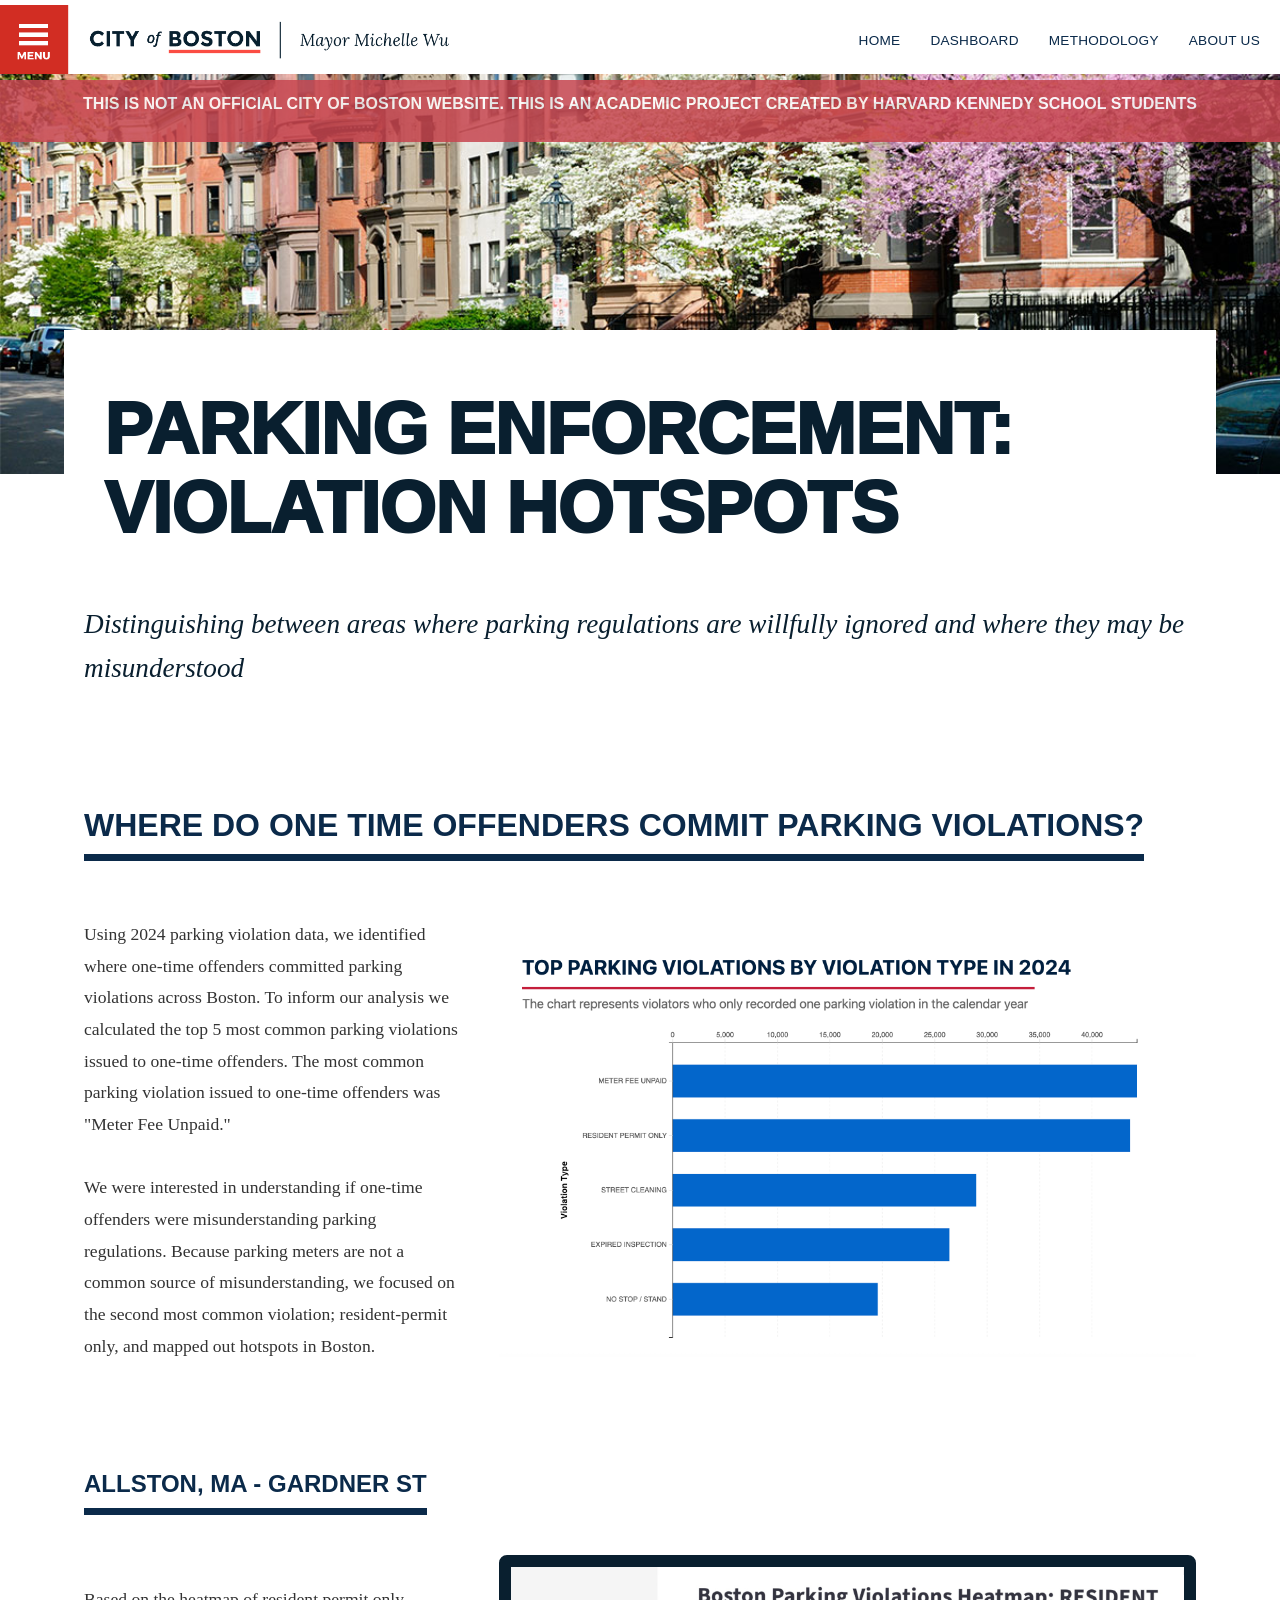
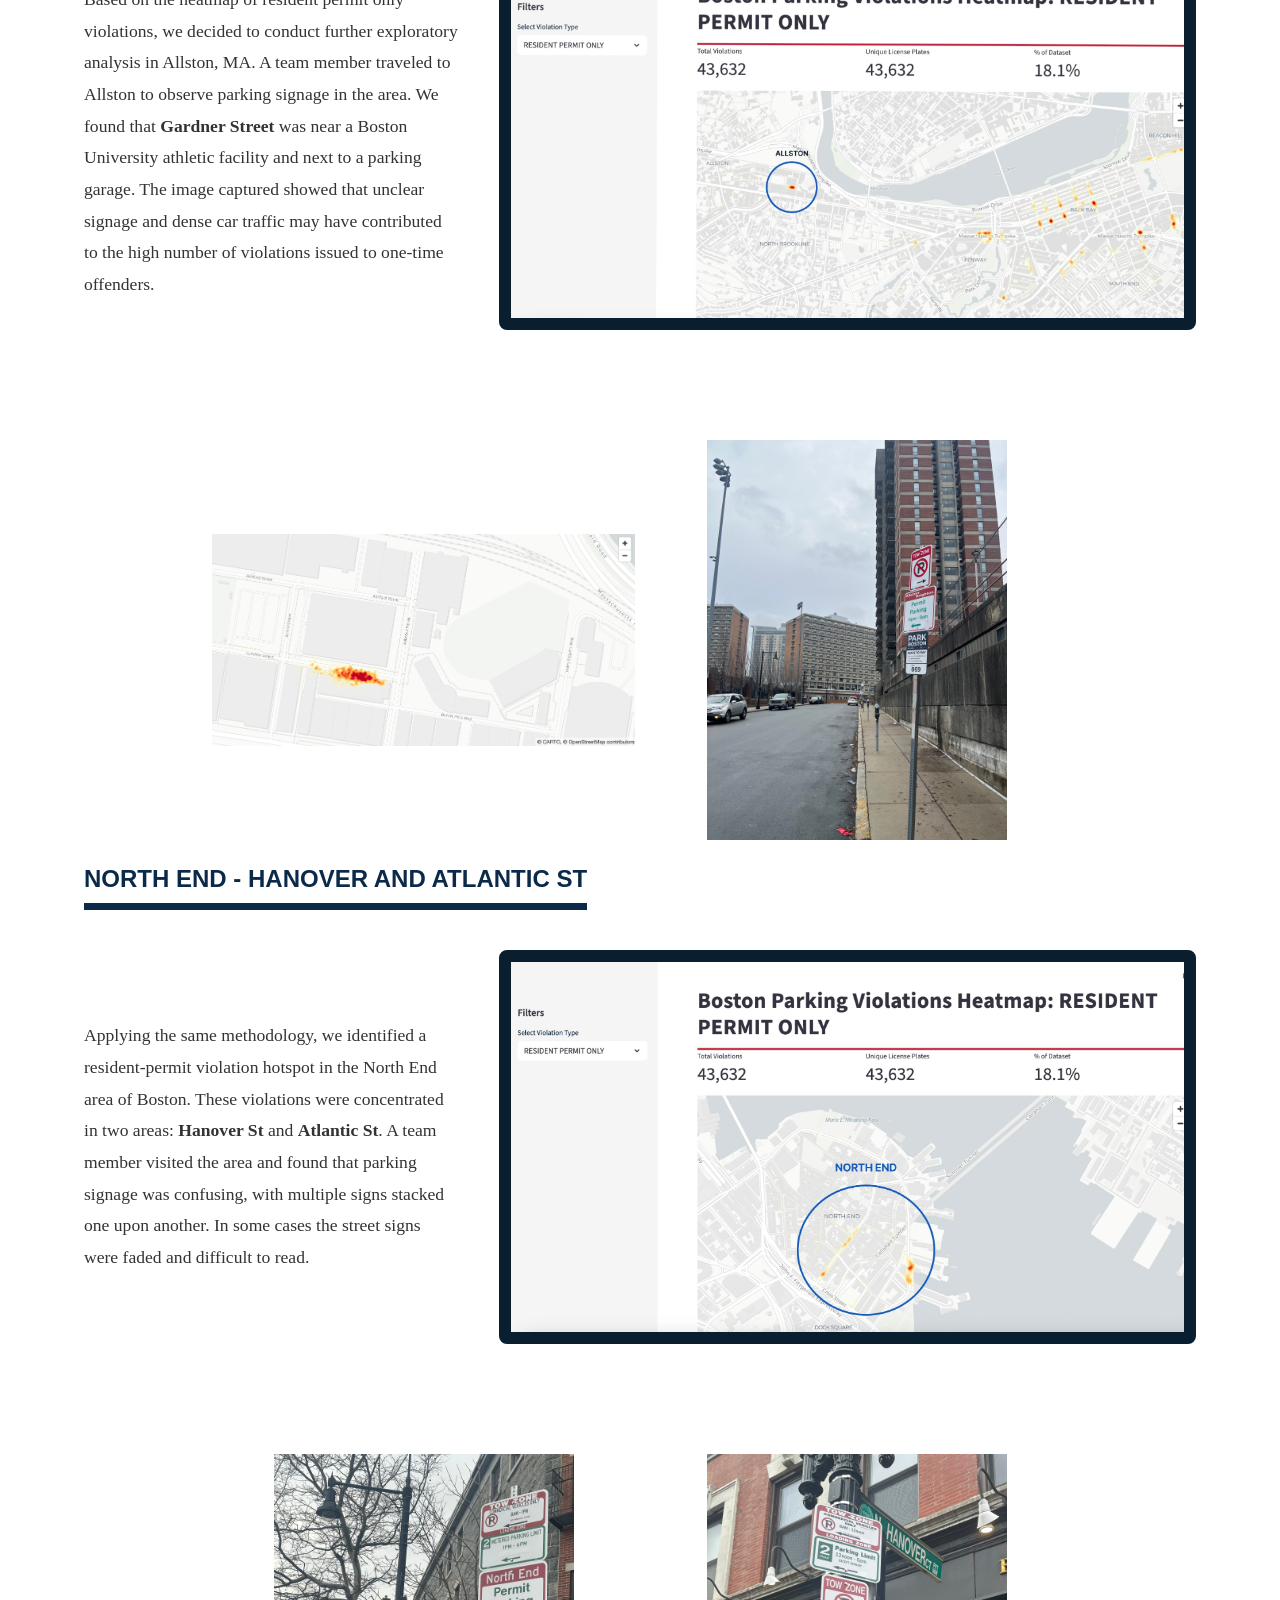
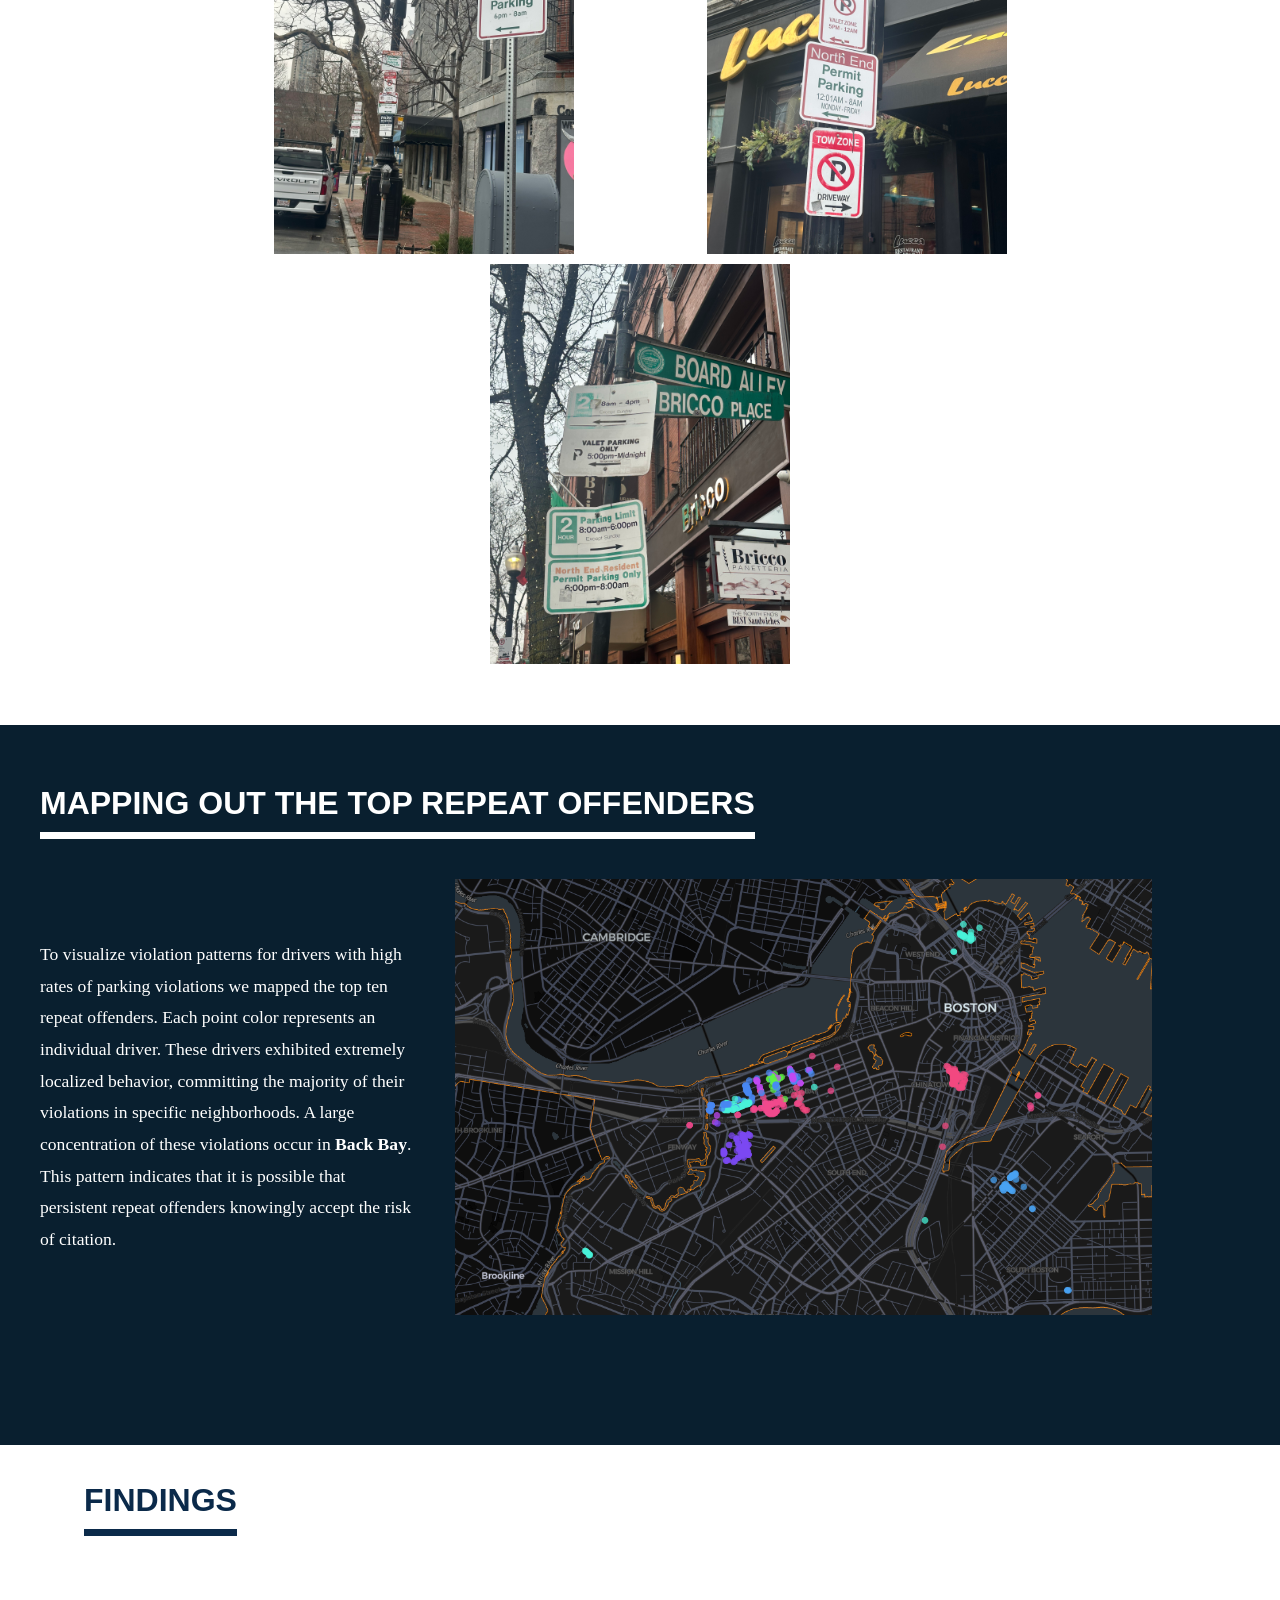
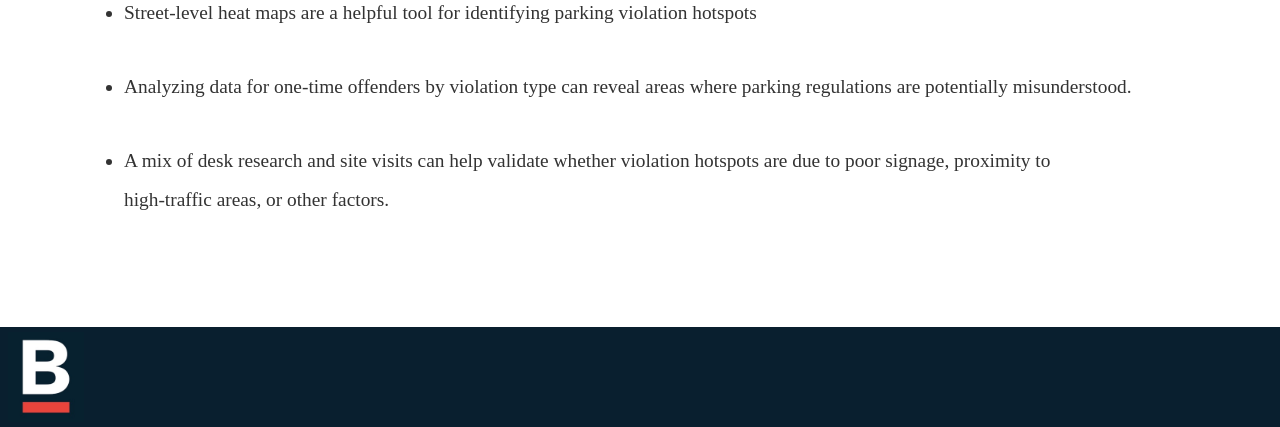
==== index.html @ 12df8011 "made style and format edits" ====
<!DOCTYPE html>
<html>
<head>
        <title>2026 Parking Plan-Boston</title>
        <link rel="stylesheet" type="text/css" href="styles/stylehome.css">
        <style>
          .blue-bordered-img {
            border: 12px solid #091f2f;
            border-radius: 8px;
            box-sizing: border-box;
          }
        </style>
</head>

<body>
    <header class="site-header">
        <div class="header-top">
            <img src="images/michelle_wu_sign.png" alt="bostonlogo" width="80" class="logo">
            <nav class="top-nav">
                <a href="index.html" class="nav-link">Home</a>
                 <a href="https://bostonparkingdashboard.streamlit.app/" class="nav-link" target="_blank">Dashboard</a>
                <a href="2024Hazardous/2024hazardous.html" class="nav-link">Methodology</a>
                <a href='our-team/index.html' class="nav-link">About Us</a>
               
            </nav>
        </div>
    </header> 
    <div class="separator-bar"></div>

<!-- Body Section -->
    <main class="page-body">
        <h1 class="top-placeholder-heading">Parking Enforcement: Violation Hotspots</h1>
        <p class="placeholder-subheader"> Distinguishing between areas where parking regulations are willfully ignored and where they may be misunderstood<br><br><br></p>

        <section class="full-width-image-section">
            <img src="images/parking.jpg" alt="Vision Zero Image">
        </section>

        <section class="side-by-side-content-section header-top-section">
            <h2>WHERE DO ONE TIME OFFENDERS COMMIT PARKING VIOLATIONS?</h2>
        </section>

        <section class="side-by-side-content-section">
            <!-- Text on the left -->
            <div class="text">
                <p>
                    Using 2024 parking violation data, we identified where one-time offenders committed parking violations across Boston. To inform our analysis we calculated the top 5 most common parking violations issued to one-time offenders. The most common parking violation issued to one-time offenders was "Meter Fee Unpaid." <br><br>We were interested in understanding if one-time offenders were misunderstanding parking regulations. Because parking meters are not a common source of misunderstanding, we focused on the second most common violation; resident-permit only, and mapped out hotspots in Boston.
                    
                </p>
            </div>
            <!-- Image on the right -->
            <div class="image-item">
                <img src="images/top_five_onetime.png" alt="bar chart showing top five parking violations for one time offenders">
            </div>

        </section>
               <section class="side-by-side-content-section header-top-section">
            <h2 class="smaller-header">Allston, MA - Gardner St</h2>
        </section>

        <section class="side-by-side-content-section">
            <!-- Text on the left -->
            <div class="text">
                <p>
                      Based on the heatmap of resident permit only violations, we decided to conduct further exploratory analysis in Allston, MA. A team member traveled to Allston to observe parking signage in the area. We found that <b>Gardner Street</b> was near a Boston University athletic facility and next to a parking garage. The image captured showed that unclear signage and dense car traffic may have contributed to the high number of violations issued to one-time offenders.  
                </p>
            </div>
            <!-- Image on the right -->
            <div class="image-item">
                <img src="images/resident_permit_allston.jpeg" alt="map showing resident permit violations for one time offenders" class="blue-bordered-img">
            </div>
        </section>

        <section class="side-by-side-section">
            <div class="image-item allston-image">
                <img src="images/allston_residentpermit_zoom.png" alt="zoomed map of Allston resident permit violations">
            </div>
            <div class="image-item">
                <img src="images/gardner_st.jpeg" alt="Gardner St photo">
            </div>
        </section>

        <section class="side-by-side-content-section header-top-section">
            <h2 class="smaller-header">North End - Hanover and Atlantic St</h2>
        </section>

        <section class="side-by-side-content-section">
            <!-- Text on the left -->
            <div class="text">
                <p>
                    Applying the same methodology, we identified a resident-permit violation hotspot in the North End area of Boston. These violations were concentrated in two areas: <b>Hanover St</b> and <b>Atlantic St</b>. A team member visited the area and found that parking signage was confusing, with multiple signs stacked one upon another. In some cases the street signs were faded and difficult to read.
                </p>
            </div>
            <!-- Image on the right -->
            <div class="image-item">
                <img src="images/north_end_resident_hotspot.jpeg" alt="North End resident permit hotspot map" class="blue-bordered-img">
            </div>
        </section>

        <section class="side-by-side-section">
            <div class="image-item">
                <img src="images/multisignatlantic.jpeg" alt="Hanover St photo">
            </div>
            <div class="image-item">
                <img src="images/hanover_st_2.jpeg" alt="Atlantic St photo">
            </div>
            <div class="image-item">
                <img src="images/fededhanover.jpeg" alt="Gardner St photo">
            </div>
        </section>
<br>
<br>
        <div class="blue-background-section">
            <section class="side-by-side-content-section header-top-section">
                <h2>mapping out the top repeat offenders</h2>
            </section>

            <section class="side-by-side-content-section">
                <!-- Text on the left -->
                <div class="text">
                    <p>
                        To visualize violation patterns for drivers with high rates of parking violations we mapped the top ten repeat offenders. Each point color represents an individual driver. These drivers exhibited extremely localized behavior, committing the majority of their violations in specific neighborhoods. A large concentration of these violations occur in <b>Back Bay</b>. This pattern indicates that it is possible that persistent repeat offenders knowingly accept the risk of citation.
                    </p>
                </div>
                <!-- Image on the right -->
                <div class="image-item">
                    <img src="images/top_ten_overall_offenders.png" alt="map showing top ten repeat offenders">
                </div>
            </section>
        </div>

        <section class="side-by-side-content-section header-top-section">
            <h2><br>FINDINGS</h2>
        </section>

        <section class="side-by-side-content-section">
            <div class="text">
                <ul>
                    <li>Street-level heat maps are a helpful tool for identifying parking violation hotspots</li> <br>
                    <li>Analyzing data for one-time offenders by violation type can reveal areas where parking regulations are potentially misunderstood.</li> <br>
                    <li>A mix of desk research and site visits can help validate whether violation hotspots are due to poor signage, proximity to <br>high-traffic areas, or other factors.</li>
                </ul>
            </div>
        </section>
    </main>
    
    <!-- Back to Top Button -->
    <button id="backToTopBtn" class="back-to-top-btn" title="Go to top">
        <div class="button-content">
            <svg class="button-arrow" width="24" height="24" viewBox="0 0 24 24" fill="none" stroke="white" stroke-width="2">
                <polyline points="18 15 12 9 6 15"></polyline>
            </svg>
            <span class="button-text">BACK TO TOP</span>
        </div>
    </button>

    <div class="disclaimer-container">
        <h3> This is not an official City of Boston website. This is an academic project created by Harvard Kennedy School students</h3>
    </div>
    <div class="separator-bar">
        <img src="images/bostonlogo.jpg" alt="bostonlogo" class="separator-logo">
    </div>

    <script>
        // Get the back to top button
        const backToTopBtn = document.getElementById('backToTopBtn');
        
        // Function to handle scroll events
        function handleScroll() {
            // Get the Allston header element
            const allstonHeader = document.querySelector('h2.smaller-header');
            
            if (allstonHeader) {
                // Get the position of the Allston header
                const headerRect = allstonHeader.getBoundingClientRect();
                
                // Show button if the header is above the viewport (no longer visible)
                if (headerRect.top < 0) {
                    backToTopBtn.classList.add('show');
                } else {
                    backToTopBtn.classList.remove('show');
                }
            }
        }
        
        // Add scroll event listener
        window.addEventListener('scroll', handleScroll);
        
        // Add click event listener to button
        backToTopBtn.addEventListener('click', function() {
            window.scrollTo({
                top: 0,
                behavior: 'smooth'
            });
        });
    </script>

    </body>
</html>
---- styles/stylehome.css ----
.separator-bar {
    width: 100%;
    height: 100px;
    background-color: #091f2f;
    display: flex;
    align-items: center;
    position: relative;
}

.top-placeholder-heading {
    font-family: "Montserrat Bold", Montserrat, sans-serif;
    font-size: 4.5em;
    font-weight: 950;
    color: #091f2f;
    text-transform: uppercase;
    margin: 250px auto 0 auto;
    padding: 60px 40px;
    line-height: 1.1;
    letter-spacing: -0.5px;
    background-color: #ffffff;
    max-width: 90%;
    box-sizing: border-box;
    position: relative;
    z-index: 10;
}

.placeholder-subheader {
    font-family: "Lora", serif;
    font-size: 1.7em;
    color: #091f2f;
    font-style: italic;
    font-weight: 400;
    margin: -5px auto 30px auto;
    padding: 0 20px;
    max-width: 90%;
    box-sizing: border-box;
    line-height: 1.6;
}

.separator-logo {
    height: 90%;
    margin-left: 8px;
    object-fit: contain;
}

html, body {
    height: 100%;
    margin: 0;
    padding: 0;
}

body {
    min-height: 100vh;
    display: flex;
    flex-direction: column;
}

body {
  margin: 0;
  padding: 0;
}

p {
    font-family: Georgia, "Times New Roman", serif;
    font-size: 1.1em;
    color: #333;
    line-height: 1.8;
    font-weight: 400;
}

.content {
    max-width: 800px;
    margin: 0 auto;
    padding: 20px;
    box-sizing: border-box;
}

ul, li {
    font-family: Georgia, "Times New Roman", serif;
    font-size: 1.1em;
    color: #333;
    line-height: 2;
    font-weight: 400;
    white-space: nowrap;
}

h2 {
    font-family: Arial, Helvetica, sans-serif;
    font-size: 2em;
    color: #0b2a4a;
    font-weight: 900;
    text-transform: uppercase;
    border-bottom: 7px solid #0b2a4a;
    display: inline-block;
    padding-bottom: 10px;
    margin-bottom: 20px;
}

h3 {
    font-family: Arial, Helvetica, sans-serif;
    font-size: 1.5em;
    color: #0b2a4a;
    font-weight: 900;
    text-transform: uppercase;
    border-bottom: 7px solid #0b2a4a;
    display: inline-block;
    padding-bottom: 10px;
    margin-bottom: 20px;
    margin-top: 30px;
}

h4 {
    font-family: Arial, Helvetica, sans-serif;
    font-size: 1.2em;
    color: #0b2a4a;
    font-weight: 900;
    text-transform: uppercase;
    border-bottom: 7px solid #0b2a4a;
    display: inline-block;
    padding-bottom: 10px;
    margin-bottom: 20px;
    margin-top: 30px;
}

h2.smaller-header {
    font-size: 1.5em;
}

.site-header {
    text-align: left;
    padding: 0;
}

.header-top {
    display: flex;
    align-items: center;
    justify-content: flex-start;
    padding: 0;
    margin: 0;
    background-color: #ffffff;
    height: 80px;
}

/* Logo */
.logo {
    max-width: 460px;
    width: 460px;
    height: auto;
    display: block;
    flex-shrink: 0;
    object-fit: contain;
}

/* Top Navigation Bar */
.top-nav {
  background-color: #ffffff;
  display: flex;
  justify-content: flex-end;
  align-items: center;
  gap: 30px;
  padding: 0 20px;
  box-sizing: border-box;
  height: auto;
  flex: 1;
  flex-wrap: wrap;
}

.nav-link {
  color: #0b2a4a;
  text-decoration: none;
  font-weight: 300;
  text-transform: uppercase;
  font-family: Arial, Helvetica, sans-serif;
  font-size: 0.85em;
  white-space: nowrap;
  letter-spacing: 0.25px;
}

.nav-link:hover {
  color: red;
}

/* Header text left-aligned */
.header-text {
    margin: 0;
    padding: 20px 30px;
    font-size: 2em;
    color: #0b2a4a;
    font-family: Montserrat, sans-serif;
    font-weight: 900;
    text-transform: uppercase;
    display: inline-block;
    letter-spacing: 1px;
    position: relative;
}

.header-text::after {
    content: '';
    position: absolute;
    bottom: -9px;
    left: 30px;
    width: calc(100vw - 30px);
    height: 9px;
    background-color: #0b2a4a;
}

.separator-bar {
    width: 100%;
    height: 100px;
    background-color: #091f2f;
    display: flex;
    align-items: center;
    position: relative;
    margin-top: auto;
}

.full-width-image-section {
    width: 100%;
    display: flex;
    justify-content: center;
    padding: 0;
    margin: 0;
    position: absolute;
    left: 0;
    right: 0;
    top: 74px;
    z-index: 1;
}

.full-width-image-section img {
    width: 100%;
    height: 400px;
    object-fit: cover;
    display: block;
}

/* Body content section */
.content-section {
    display: flex;
    align-items: center;
    justify-content: space-between;
    flex-wrap:wrap;
    padding: 20px;
    max-width: 1200px;
    margin: 20px auto;
    gap: 10px;
    box-sizing: border-box;
}

.image-section {
    display: flex;
    justify-content: center;
    padding: 20px;
    max-width: 90%;
    margin: 20px auto;
    box-sizing: border-box;
    position: relative;
    z-index: 10;
    background-color: rgba(255, 255, 255, 0.95);
}

.one_time_offenders_section {
    display: flex;
    justify-content: center;
    padding: 20px;
    max-width: 90%;
    margin: 20px auto;
    box-sizing: border-box;
    position: relative;
    z-index: 10;
    background-color: rgba(255, 255, 255, 1);
}

.one_time_offenders_section h2 {
    width: 100%;
    margin: 0;
    text-align: left;
}

.side-by-side-content-section {
    display: flex;
    justify-content: space-between;
    gap: 40px;
    padding: 20px;
    max-width: 90%;
    margin: 20px auto;
    margin-bottom: 70px;
    box-sizing: border-box;
    position: relative;
    z-index: 1;
    background-color: rgba(255, 255, 255, 0.95);
    align-items: center;
}

.content-wrapper {
    flex: 1;
    min-width: 300px;
    display: flex;
    flex-direction: column;
    justify-content: flex-start;
}

.content-wrapper h2 {
    width: 100%;
    margin: 0 0 20px 0;
    text-align: left;
}

.header-top-section {
    padding: 20px;
    align-items: flex-start;
    margin-bottom: 0 !important;
    margin-top: -20px !important;
    background-color: rgba(255, 255, 255, 0.95);
}

.header-top-section h2 {
    margin: 0;
    text-align: left;
}

.header-top-section + .side-by-side-content-section {
    margin-top: 0 !important;
}

.side-by-side-content-section .text {
    flex: 0.7;
    min-width: 250px;
    max-width: 450px;
    margin: 0;
    text-align: left;
}

.side-by-side-content-section .image-item {
    flex: 1.3;
    min-width: 300px;
    display: flex;
    justify-content: center;
    align-items: center;
}

.text-section {
    display: flex;
    justify-content: center;
    padding: 20px;
    max-width: 90%;
    margin: 20px auto;
    box-sizing: border-box;
    position: relative;
    z-index: 10;
    background-color: rgba(255, 255, 255, 0.95);
}
    box-sizing: border-box;
}

.text-section .text {
    flex: 1;
    max-width: 600px;
    margin: 0;
    text-align: left;
}

.side-by-side-section {
    display: flex;
    justify-content: center;
    gap: 10px;
    padding: 20px;
    max-width: 70%;
    margin: 5px auto;
    box-sizing: border-box;
    flex-wrap: wrap;
    position: relative;
    z-index: 10;
    background-color: rgba(255, 255, 255, 0.95);
}

.side-by-side-section .image-item img {
    max-width: 100%;
    height: auto;
    object-fit: contain;
    max-height: 400px;
}

.image-item {
    flex: 1;
    min-width: 300px;
    display: flex;
    justify-content: center;
}

.image-item img {
    max-width: 100%;
    height: auto;
    object-fit: contain;
}

.allston-image img {
    max-width: 100%;
    height: auto;
    object-fit: contain;
    max-height: 700px;
    max-width: 900px;
    /* Adjust the values below to resize the allston_residentpermit_zoom.png */
    /* You can modify: max-height, max-width, or object-fit property */
}

.image-table {
    display: flex;
    justify-content: center;
    width: 100%;
}

.image-table img {
    max-width: 70%;
    height: auto;
    object-fit: contain;
}

.content-section .text {
    flex: 1;
    max-width: 500px;
    margin: 0;
    text-align:left; 


}
.content-section .image-container{
 margin-left: 100px;
 flex-shrink: 0;

}

/*make image in square container*/ 
.content-section .image-container img {  
  width: 500px;
  max-width: 500px;
  object-fit: cover;
  border: 3px solid #0b2a4a;
  border-radius: 8px;
            
}

.disclaimer-container {
    width: 100%;
    background-color: #c74650;
    padding: 15px 0;
    text-align: center;
    position: absolute;
    top: 80px;
    left: 0;
    right: 0;
    z-index: 1000;
    margin: 0;
    opacity: 0.85;
}

.methodology-page-disclaimer {
    position: static;
    top: auto;
    left: auto;
    right: auto;
    z-index: auto;
}

.blue-background-section {
    width: 100%;
    background-color: #091f2f;
    padding: 60px 0 40px 0;
    display: flex;
    flex-direction: column;
    align-items: flex-start;
    position: relative;
    z-index: 10;
    margin-top: 0;
}

.blue-background-section .side-by-side-content-section {
    background-color: transparent;
    margin-left: 20px !important;
    margin-right: auto !important;
}

.blue-background-section .side-by-side-content-section h2,
.blue-background-section .header-top-section h2 {
    color: white;
    border-bottom-color: white;
}

.blue-background-section .text,
.blue-background-section p {
    color: white;
}

.disclaimer-container h3 {
    text-align: center;           
    font-size: 1.0em;             
    font-family: Helvetica, sans-serif;  
    color: #ffffff;
    font-style: normal;
    font-weight: bold;
    margin: 0;
    border-bottom: none;
    white-space: nowrap;
    overflow: hidden;
    text-overflow: ellipsis;
}

/* Back to Top Button */
.back-to-top-btn {
    position: fixed;
    bottom: 40px;
    right: 18px;
    padding: 12px 10px;
    background-color: #808080;
    color: white;
    border: none;
    border-radius: 5px;
    cursor: pointer;
    display: flex;
    align-items: center;
    justify-content: center;
    opacity: 0;
    visibility: hidden;
    transition: opacity 0.3s ease, visibility 0.3s ease;
    box-shadow: 0 4px 12px rgba(0, 0, 0, 0.15);
    z-index: 999;
}

.button-content {
    display: flex;
    flex-direction: column;
    align-items: center;
    gap: 4px;
}

.button-arrow {
    width: 20px;
    height: 20px;
    flex-shrink: 0;
}

.button-text {
    font-weight: bold;
    font-size: 11px;
    font-family: Arial, sans-serif;
    white-space: nowrap;
    line-height: 1;
}

.back-to-top-btn:hover {
    background-color: #696969;
    box-shadow: 0 6px 16px rgba(0, 0, 0, 0.2);
}

.back-to-top-btn.show {
    opacity: 1;
    visibility: visible;
}
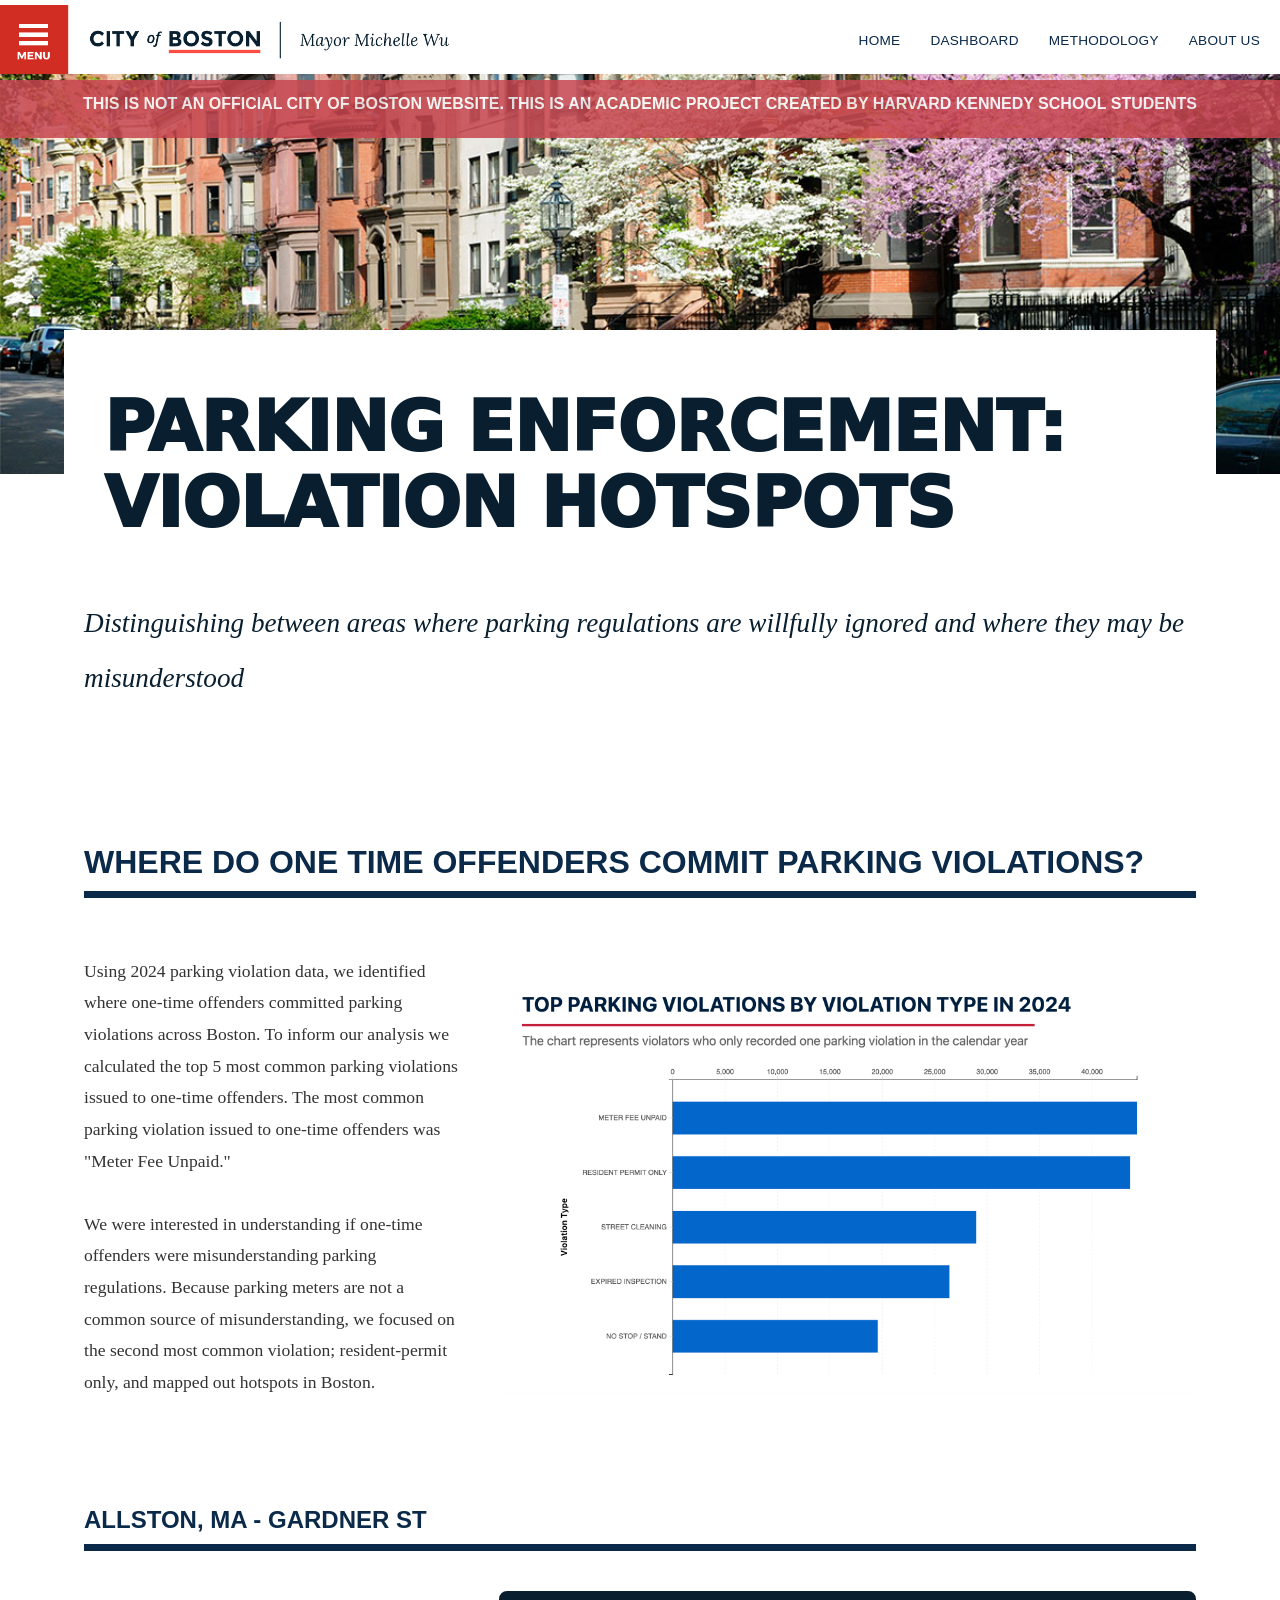
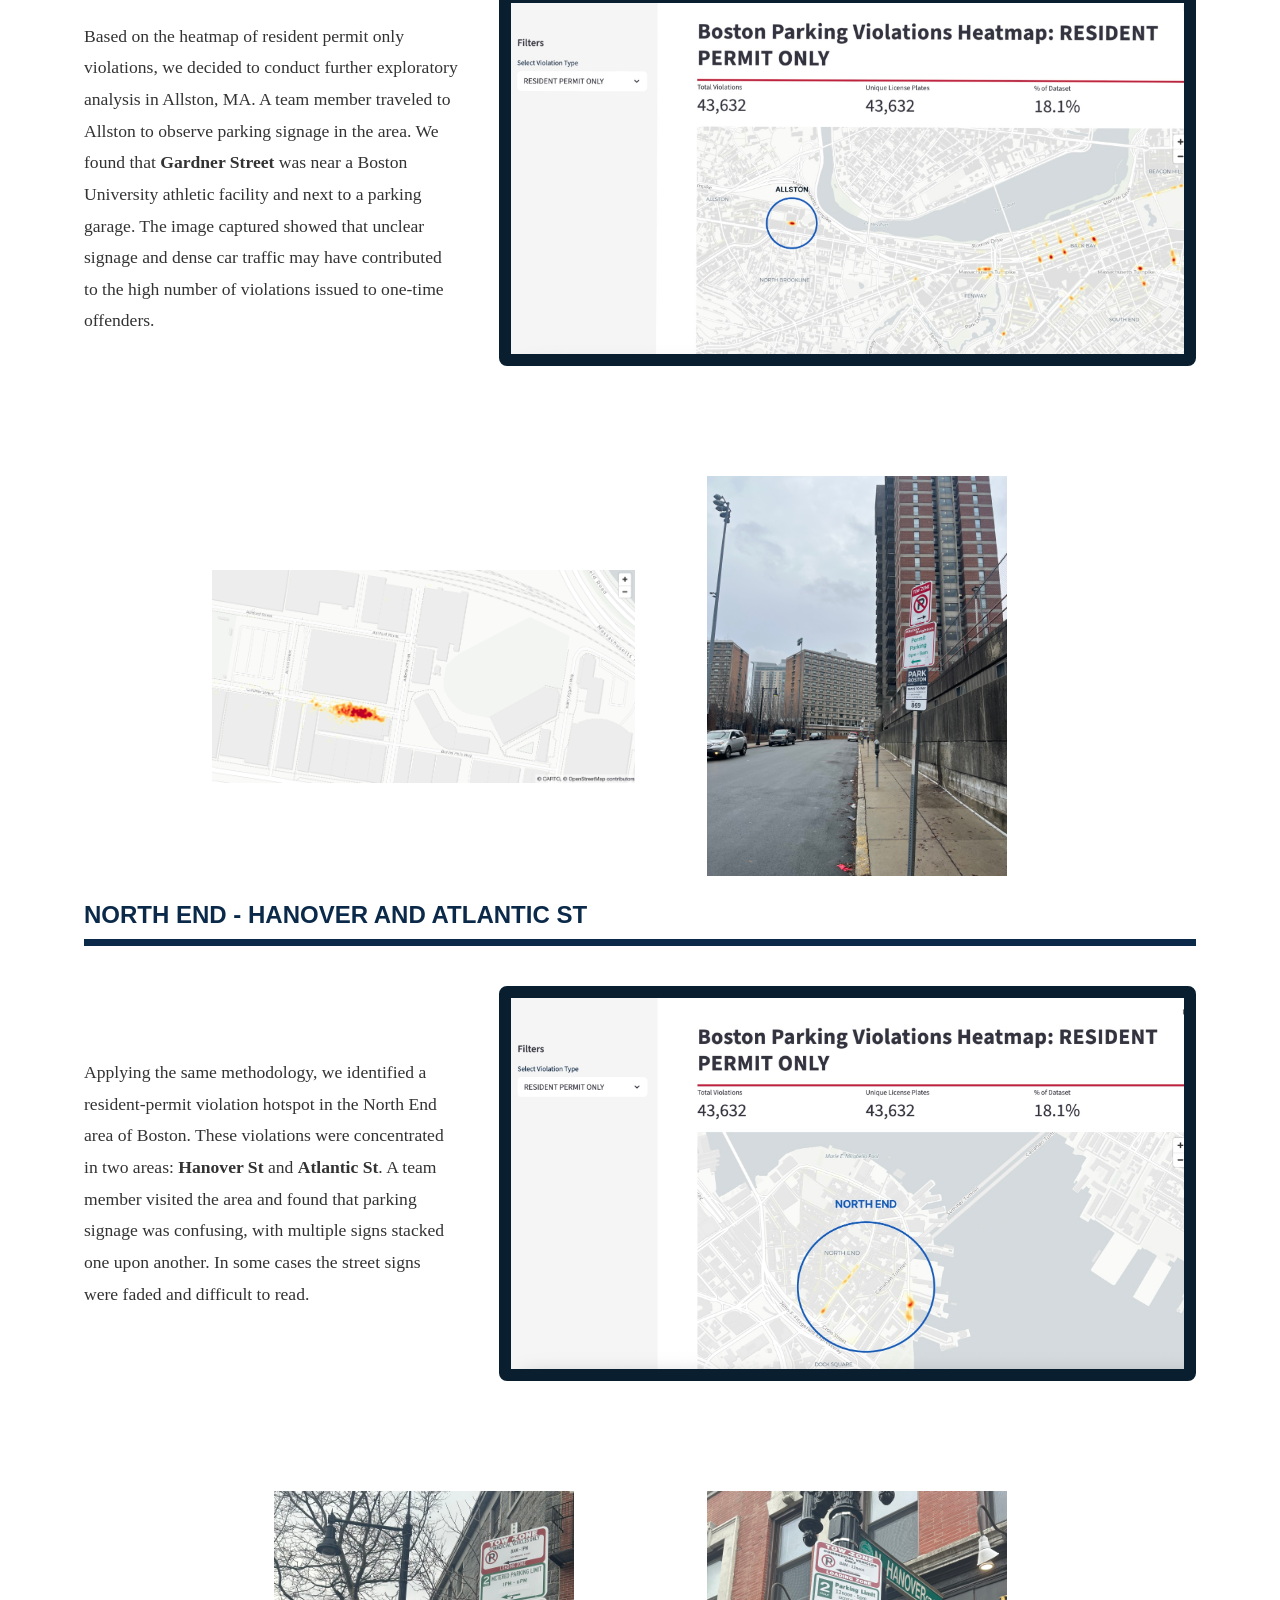
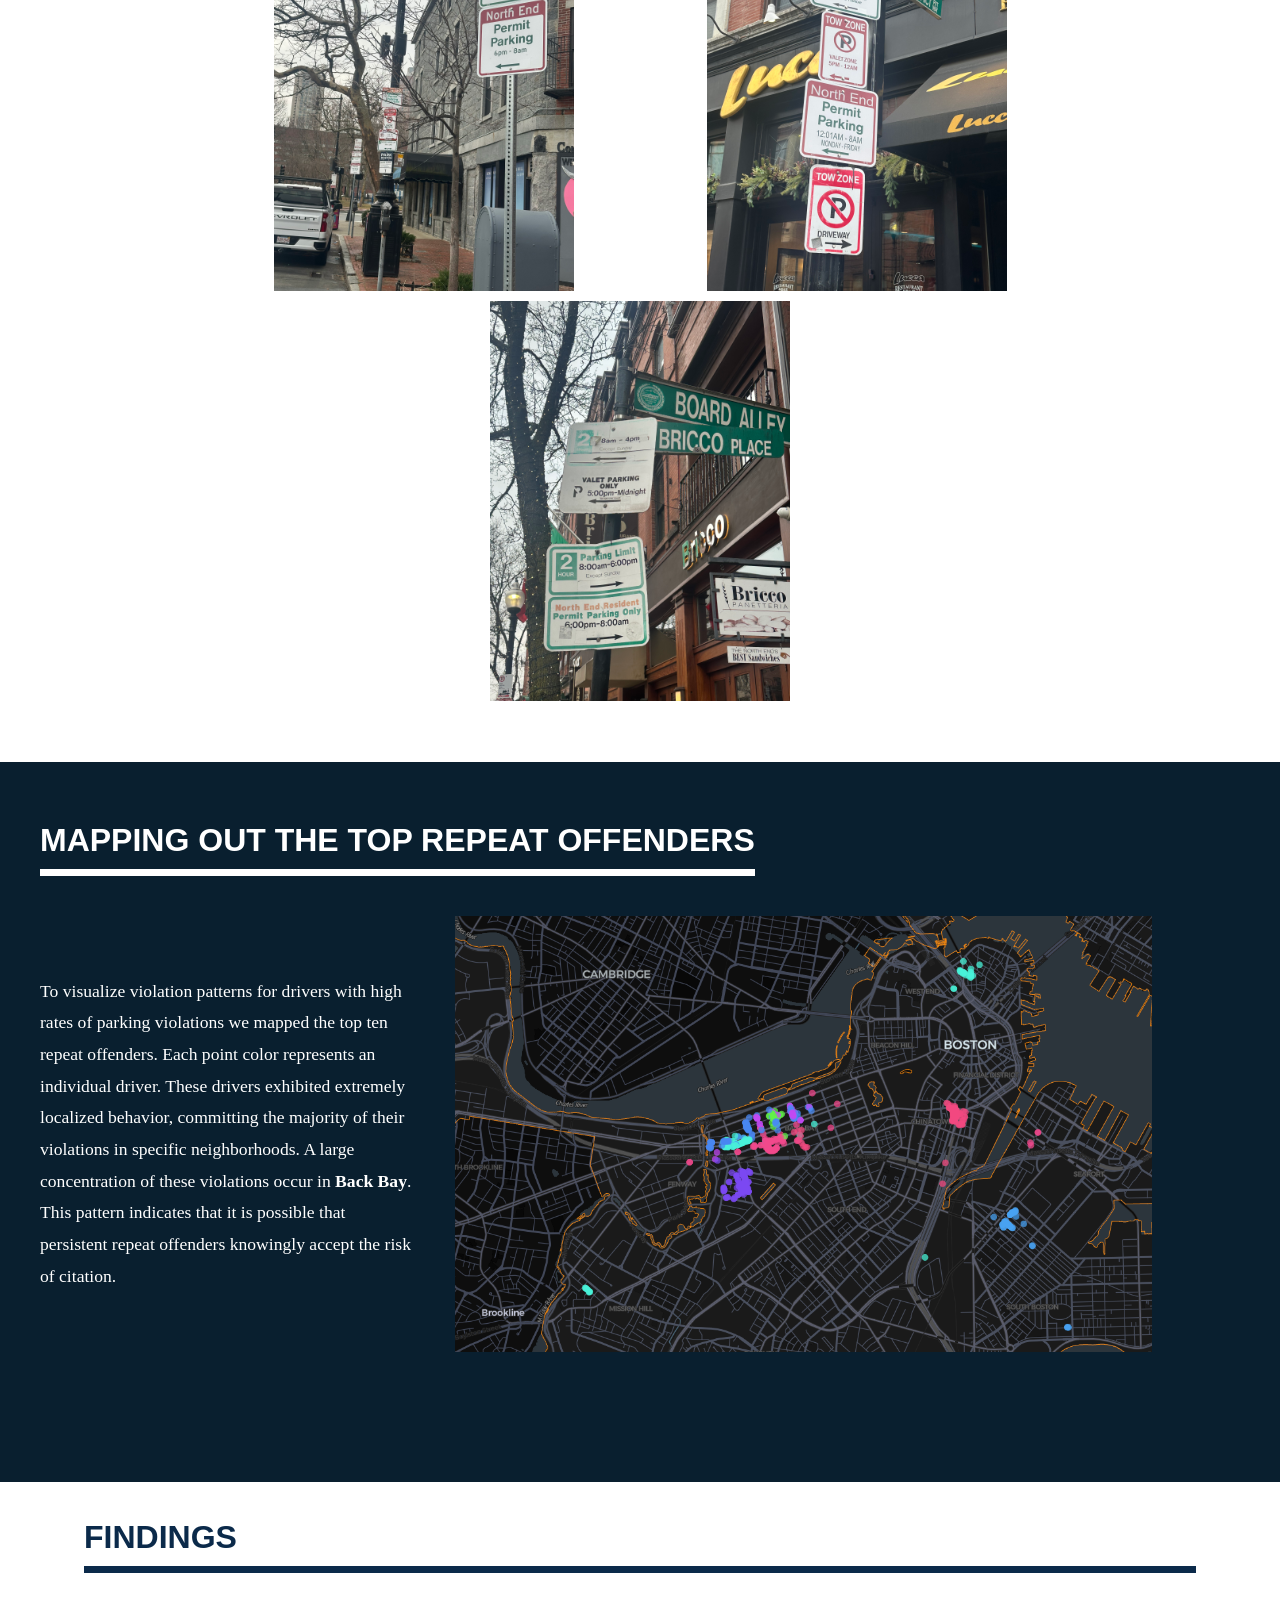
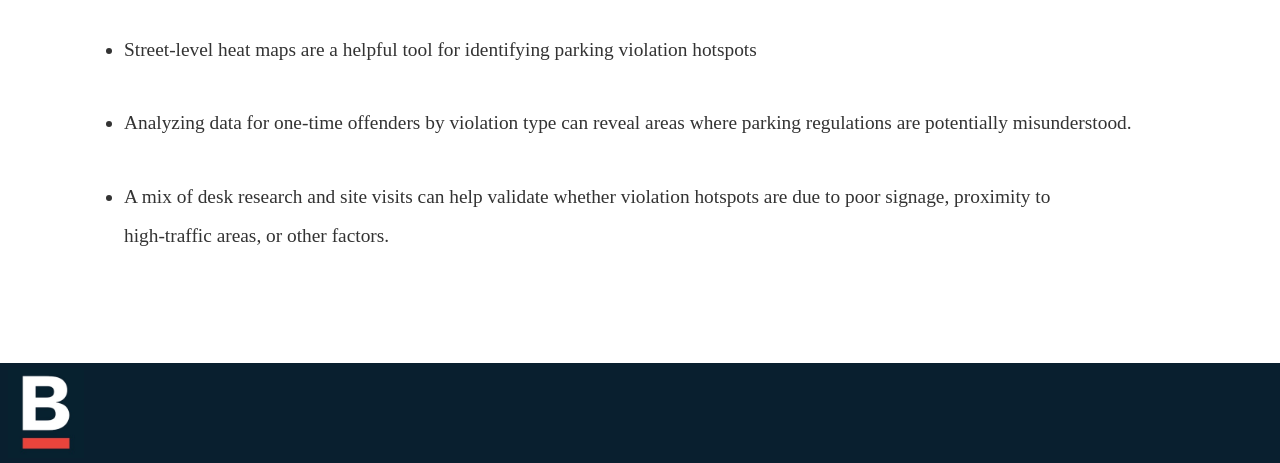
==== commit 4b4aa0c1: "added_new_stream_link" ====
--- a/index.html
+++ b/index.html
@@ -18,7 +18,7 @@
             <img src="images/michelle_wu_sign.png" alt="bostonlogo" width="80" class="logo">
             <nav class="top-nav">
                 <a href="index.html" class="nav-link">Home</a>
-                 <a href="https://bostonparkingdashboard.streamlit.app/" class="nav-link" target="_blank">Dashboard</a>
+                 <a href="https://violationsboston.streamlit.app/" class="nav-link" target="_blank">Dashboard</a>
                 <a href="2024Hazardous/2024hazardous.html" class="nav-link">Methodology</a>
                 <a href='our-team/index.html' class="nav-link">About Us</a>
                
--- a/styles/stylehome.css
+++ b/styles/stylehome.css
@@ -8,8 +8,8 @@
 }
 
 .top-placeholder-heading {
-    font-family: "Montserrat Bold", Montserrat, sans-serif;
-    font-size: 4.5em;
+    font-family: "Montserrat", system-ui, -apple-system, "Segoe UI", Roboto, "Helvetica Neue", Arial, sans-serif;
+    font-size: 4.3em;
     font-weight: 950;
     color: #091f2f;
     text-transform: uppercase;
@@ -34,7 +34,7 @@
     padding: 0 20px;
     max-width: 90%;
     box-sizing: border-box;
-    line-height: 1.6;
+    line-height: 2;
 }
 
 .separator-logo {
@@ -91,9 +91,11 @@
     font-weight: 900;
     text-transform: uppercase;
     border-bottom: 7px solid #0b2a4a;
-    display: inline-block;
+    display: block;
     padding-bottom: 10px;
     margin-bottom: 20px;
+    width: 100%;
+    box-sizing: border-box;
 }
 
 h3 {
@@ -103,10 +105,12 @@
     font-weight: 900;
     text-transform: uppercase;
     border-bottom: 7px solid #0b2a4a;
-    display: inline-block;
+    display: block;
     padding-bottom: 10px;
     margin-bottom: 20px;
     margin-top: 30px;
+    width: 100%;
+    box-sizing: border-box;
 }
 
 h4 {
@@ -116,10 +120,12 @@
     font-weight: 900;
     text-transform: uppercase;
     border-bottom: 7px solid #0b2a4a;
-    display: inline-block;
+    display: block;
     padding-bottom: 10px;
     margin-bottom: 20px;
     margin-top: 30px;
+    width: 100%;
+    box-sizing: border-box;
 }
 
 h2.smaller-header {
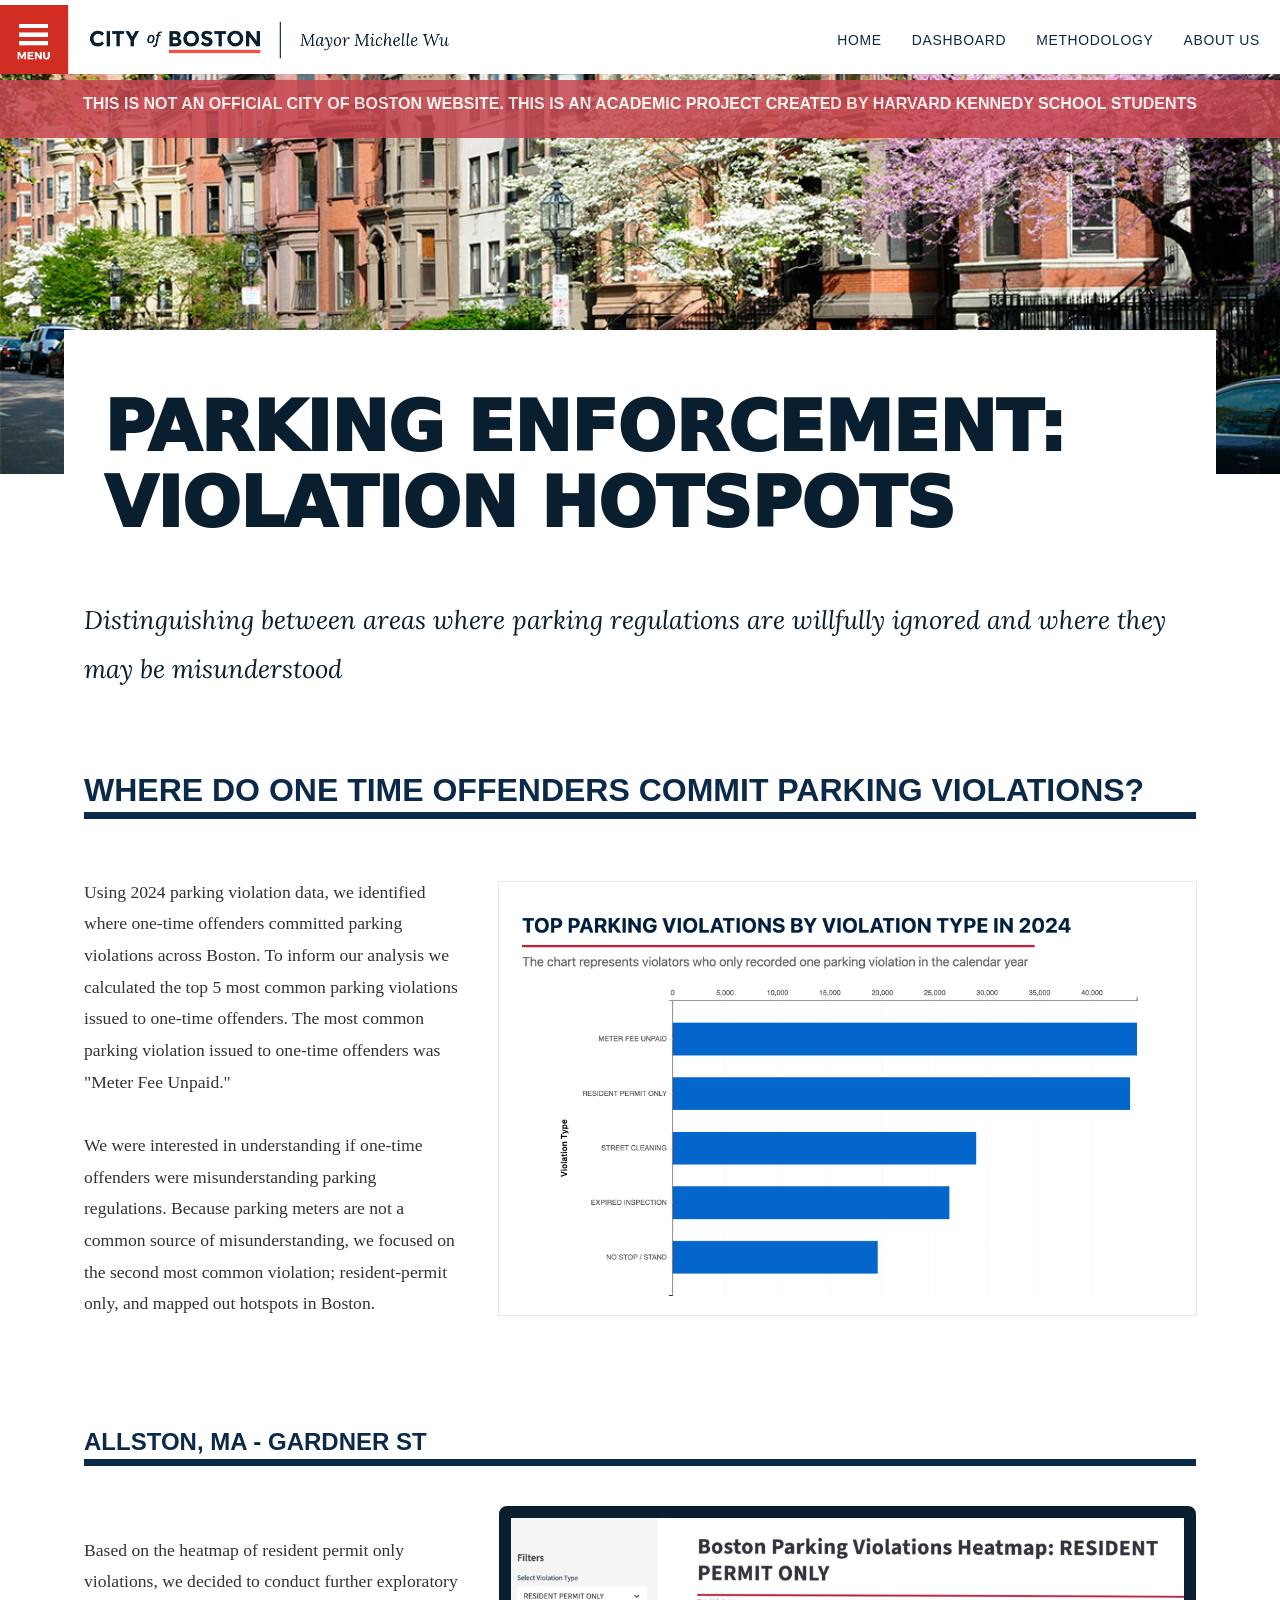
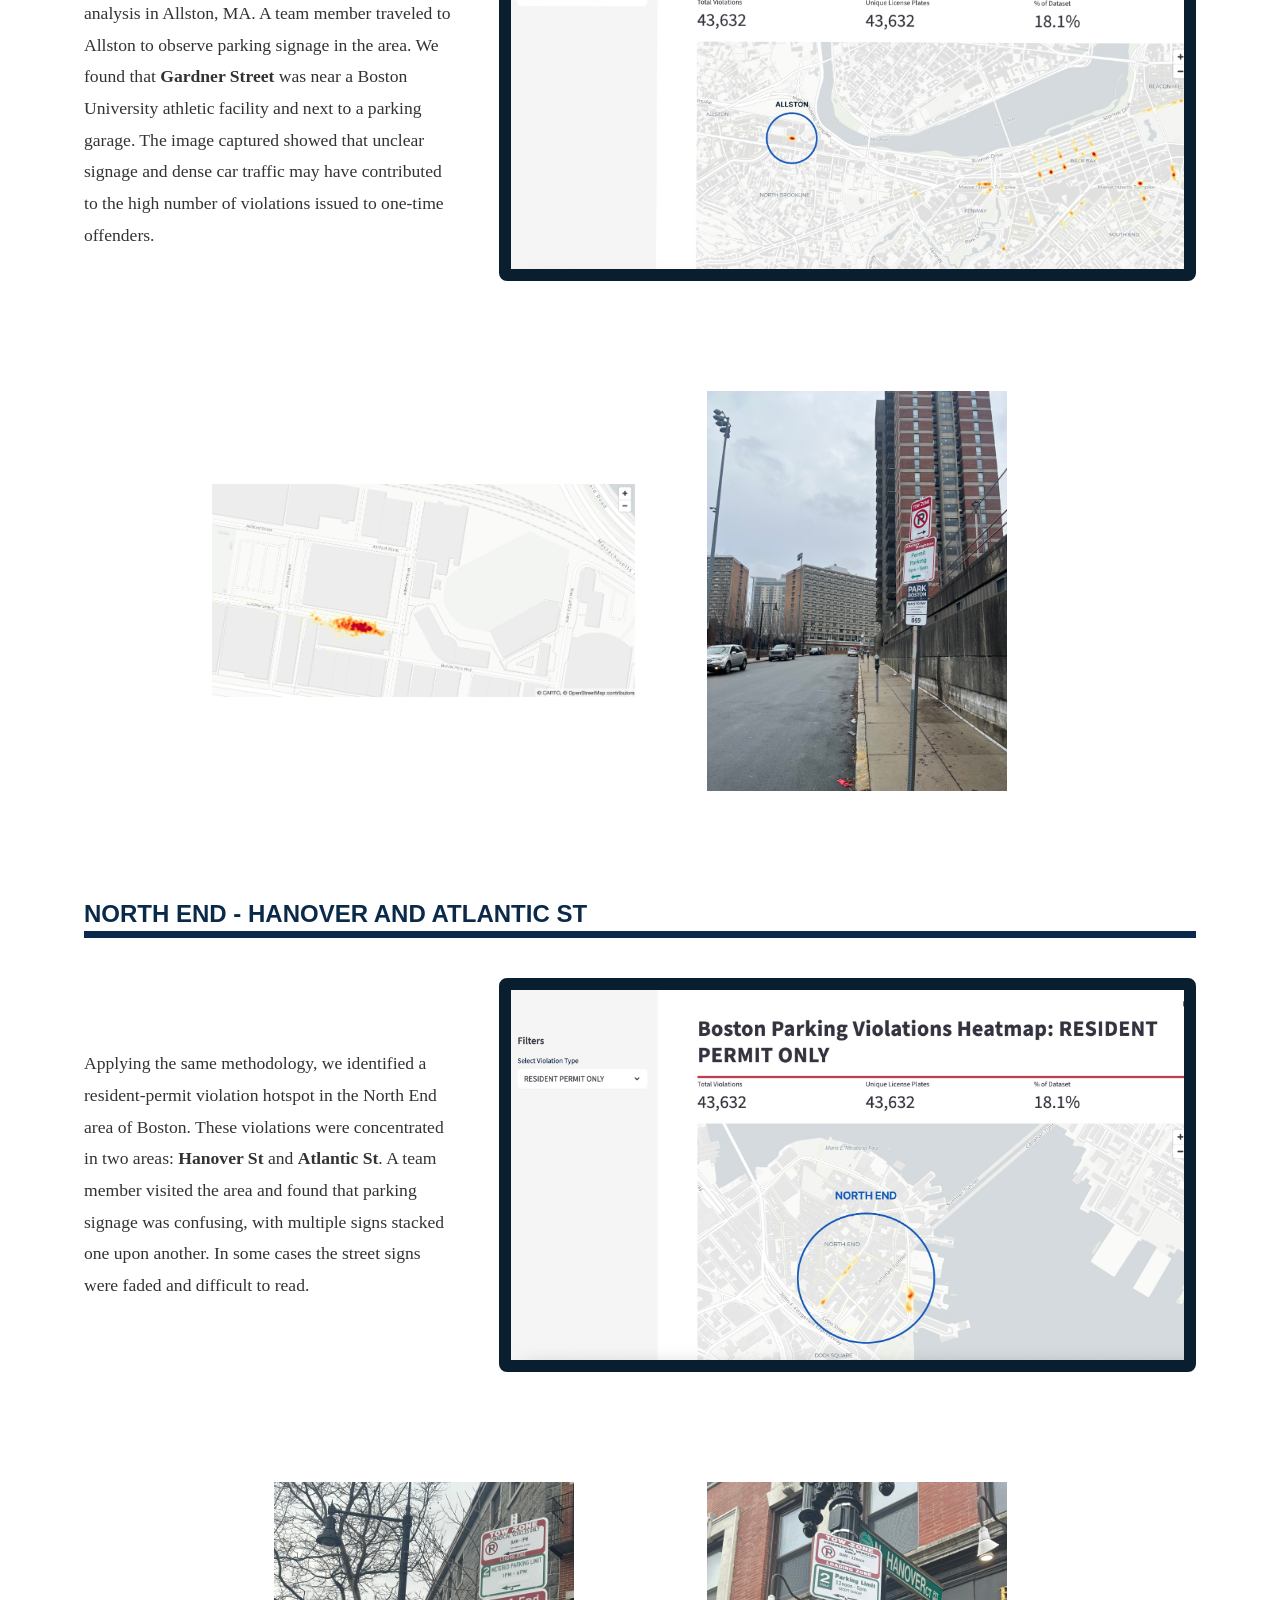
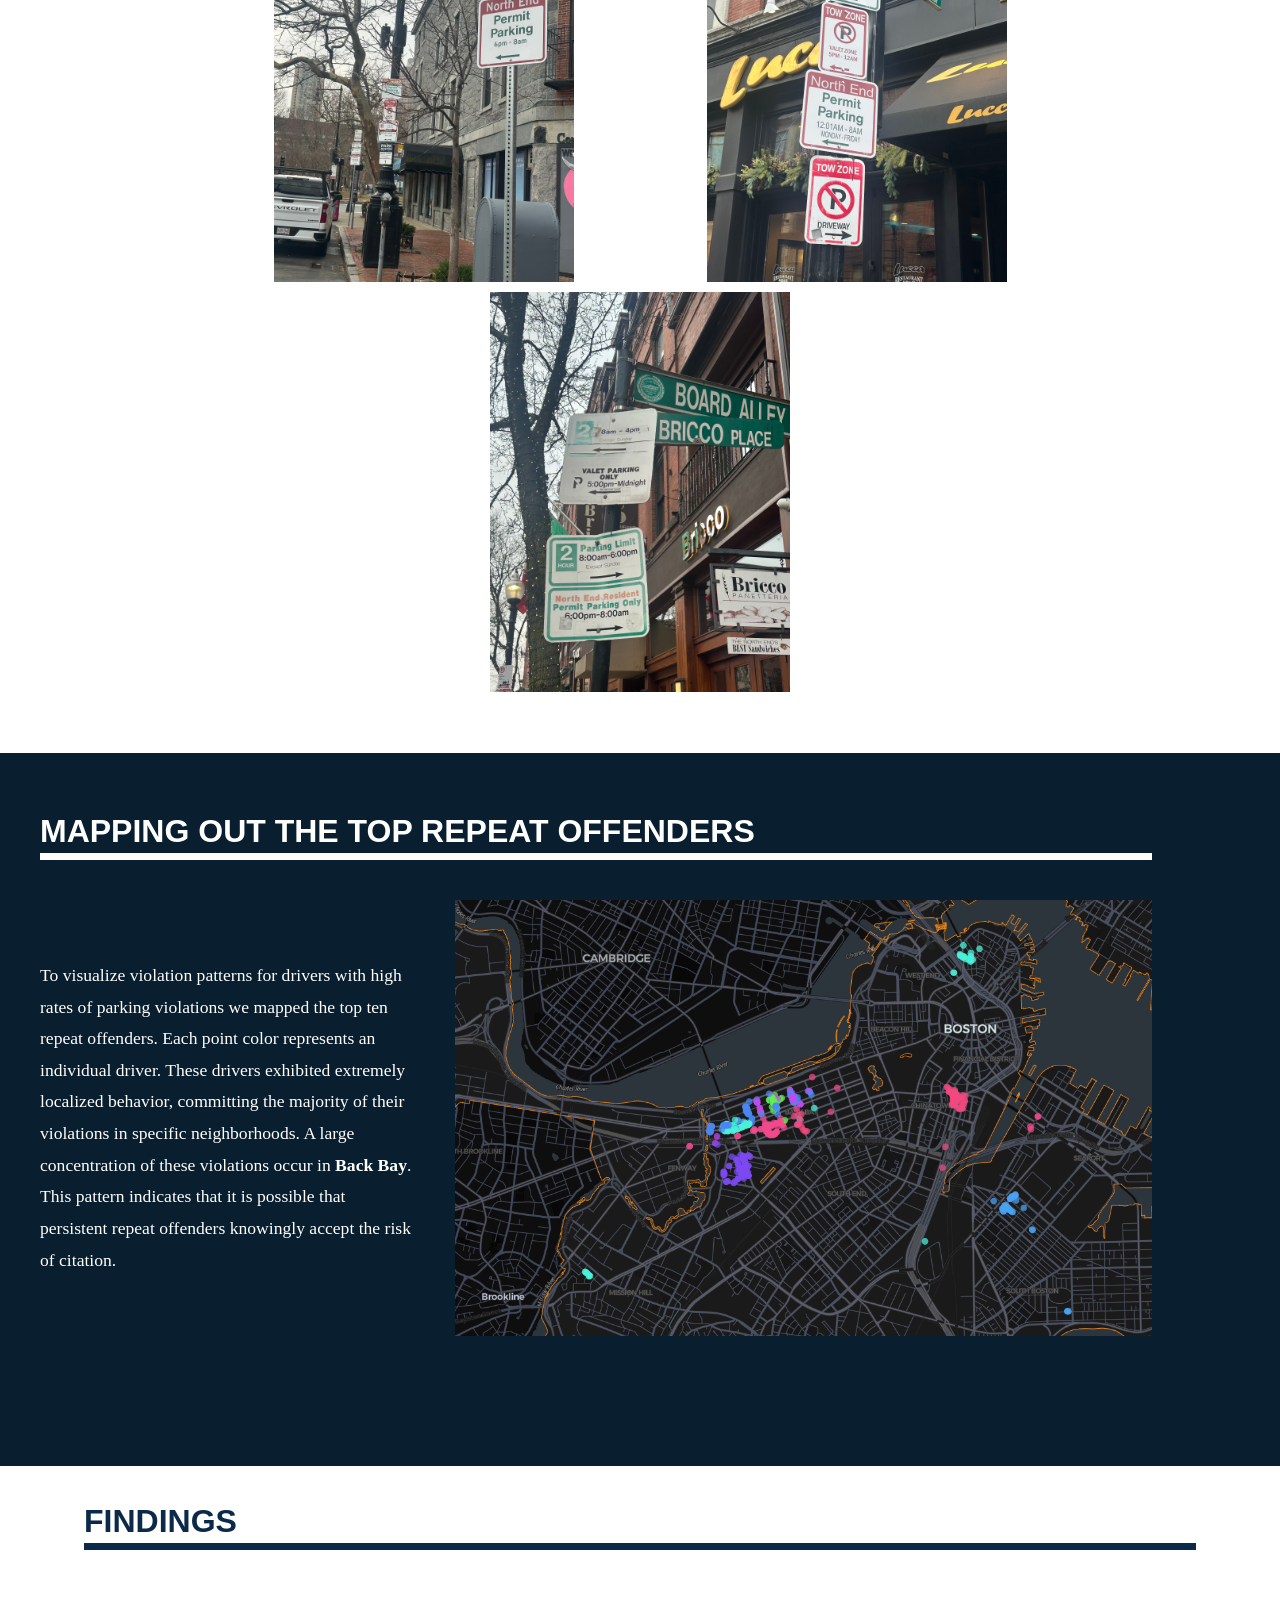
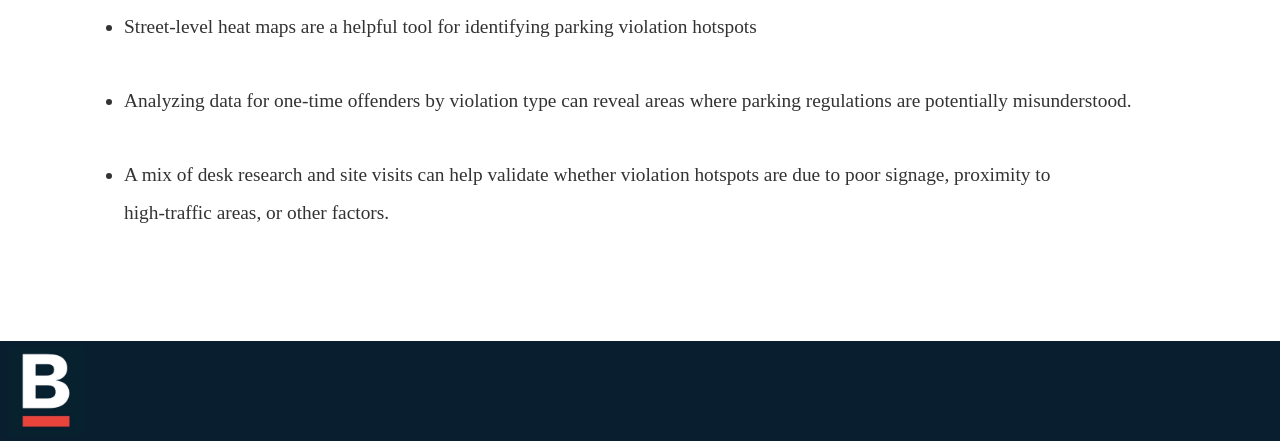
==== commit c79732c8: "tinkered with font and line format" ====
--- a/index.html
+++ b/index.html
@@ -30,7 +30,11 @@
 <!-- Body Section -->
     <main class="page-body">
         <h1 class="top-placeholder-heading">Parking Enforcement: Violation Hotspots</h1>
-        <p class="placeholder-subheader"> Distinguishing between areas where parking regulations are willfully ignored and where they may be misunderstood<br><br><br></p>
+        <p class="placeholder-subheader"> Distinguishing between areas where parking regulations are willfully ignored and where they may be misunderstood
+            <br>
+            <br>
+            
+        </p>
 
         <section class="full-width-image-section">
             <img src="images/parking.jpg" alt="Vision Zero Image">
@@ -78,10 +82,11 @@
             <div class="image-item">
                 <img src="images/gardner_st.jpeg" alt="Gardner St photo">
             </div>
-        </section>
-
+         
+        </section>
+        
         <section class="side-by-side-content-section header-top-section">
-            <h2 class="smaller-header">North End - Hanover and Atlantic St</h2>
+            <h2 class="smaller-header"> <br><br><br>North End - Hanover and Atlantic St</h2>
         </section>
 
         <section class="side-by-side-content-section">
--- a/styles/stylehome.css
+++ b/styles/stylehome.css
@@ -1,3 +1,6 @@
+@import url('https://fonts.googleapis.com/css2?family=Lora:ital,wght@0,100;0,400;1,100;1,400&display=swap');
+/* imported the lora font that City of Boston uses for its branding from Google Fonts */
+
 .separator-bar {
     width: 100%;
     height: 100px;
@@ -25,16 +28,16 @@
 }
 
 .placeholder-subheader {
-    font-family: "Lora", serif;
-    font-size: 1.7em;
+    font-family: Lora, Georgia, "Times New Roman", serif;
+    font-size: 1.6em;
     color: #091f2f;
     font-style: italic;
-    font-weight: 400;
+    font-weight: 80;
     margin: -5px auto 30px auto;
     padding: 0 20px;
     max-width: 90%;
     box-sizing: border-box;
-    line-height: 2;
+    line-height: 1.9;
 }
 
 .separator-logo {
@@ -90,12 +93,22 @@
     color: #0b2a4a;
     font-weight: 900;
     text-transform: uppercase;
-    border-bottom: 7px solid #0b2a4a;
     display: block;
     padding-bottom: 10px;
     margin-bottom: 20px;
-    width: 100%;
-    box-sizing: border-box;
+    box-sizing: border-box;
+    position: relative;
+    padding-right: 0;
+}
+
+h2::after {
+    content: '';
+    position: absolute;
+    bottom: 0;
+    left: 0;
+    height: 7px;
+    width: calc(90vw - 40px);
+    background-color: #0b2a4a;
 }
 
 h3 {
@@ -143,7 +156,7 @@
     justify-content: flex-start;
     padding: 0;
     margin: 0;
-    background-color: #ffffff;
+    background-color: #fff;
     height: 80px;
 }
 
@@ -174,12 +187,13 @@
 .nav-link {
   color: #0b2a4a;
   text-decoration: none;
-  font-weight: 300;
+  font-weight: 250;
   text-transform: uppercase;
-  font-family: Arial, Helvetica, sans-serif;
-  font-size: 0.85em;
+  font-family: Montserrat, Arial, sans-serif;
+  font-size: 0.87em;
   white-space: nowrap;
-  letter-spacing: 0.25px;
+  letter-spacing: 0.7px;
+
 }
 
 .nav-link:hover {
@@ -203,10 +217,10 @@
 .header-text::after {
     content: '';
     position: absolute;
-    bottom: -9px;
+    bottom: 0;
     left: 30px;
-    width: calc(100vw - 30px);
-    height: 9px;
+    height: 7px;
+    width: calc(90vw - 70px);
     background-color: #0b2a4a;
 }
 
@@ -398,6 +412,10 @@
     max-width: 100%;
     height: auto;
     object-fit: contain;
+}
+
+img[src*="top_five"] {
+    border: 1px solid #e8e8e8;
 }
 
 .allston-image img {
@@ -490,6 +508,10 @@
 .blue-background-section .header-top-section h2 {
     color: white;
     border-bottom-color: white;
+}
+
+.blue-background-section .header-top-section h2::after {
+    background-color: white;
 }
 
 .blue-background-section .text,
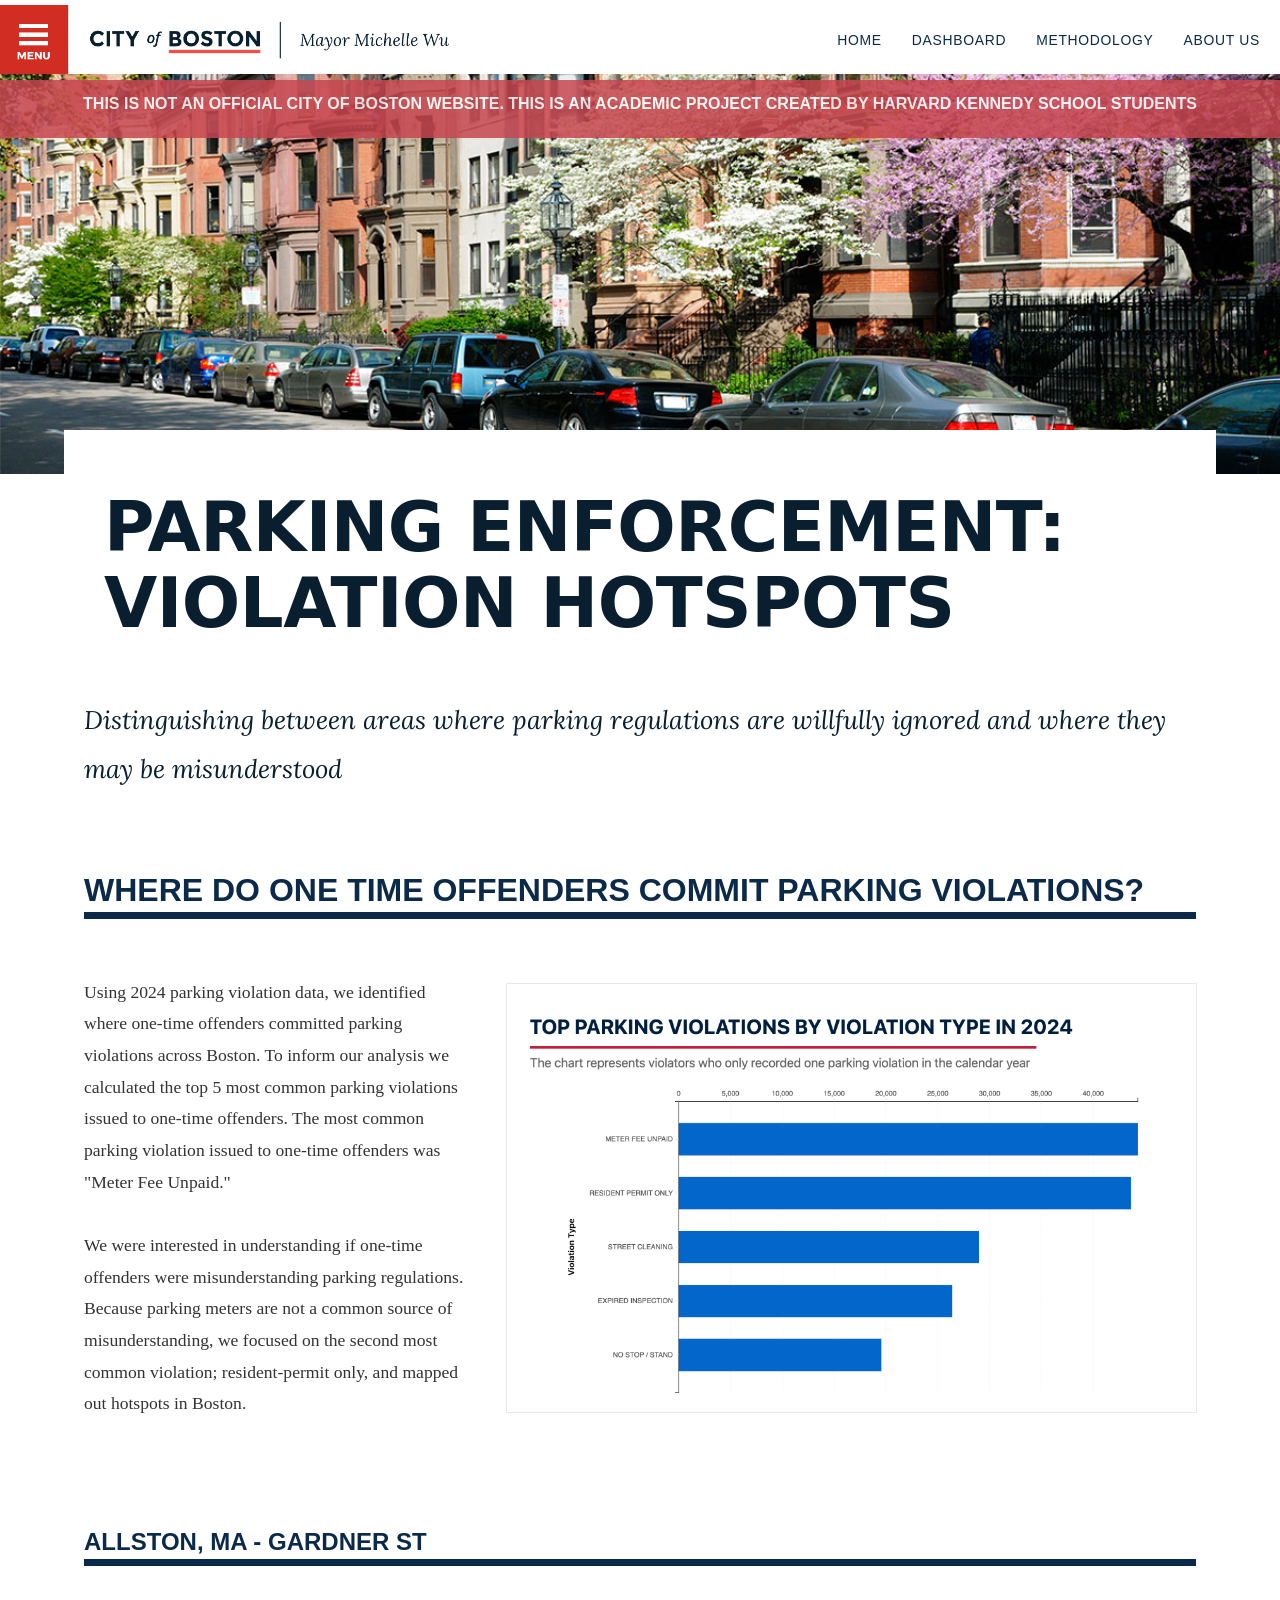
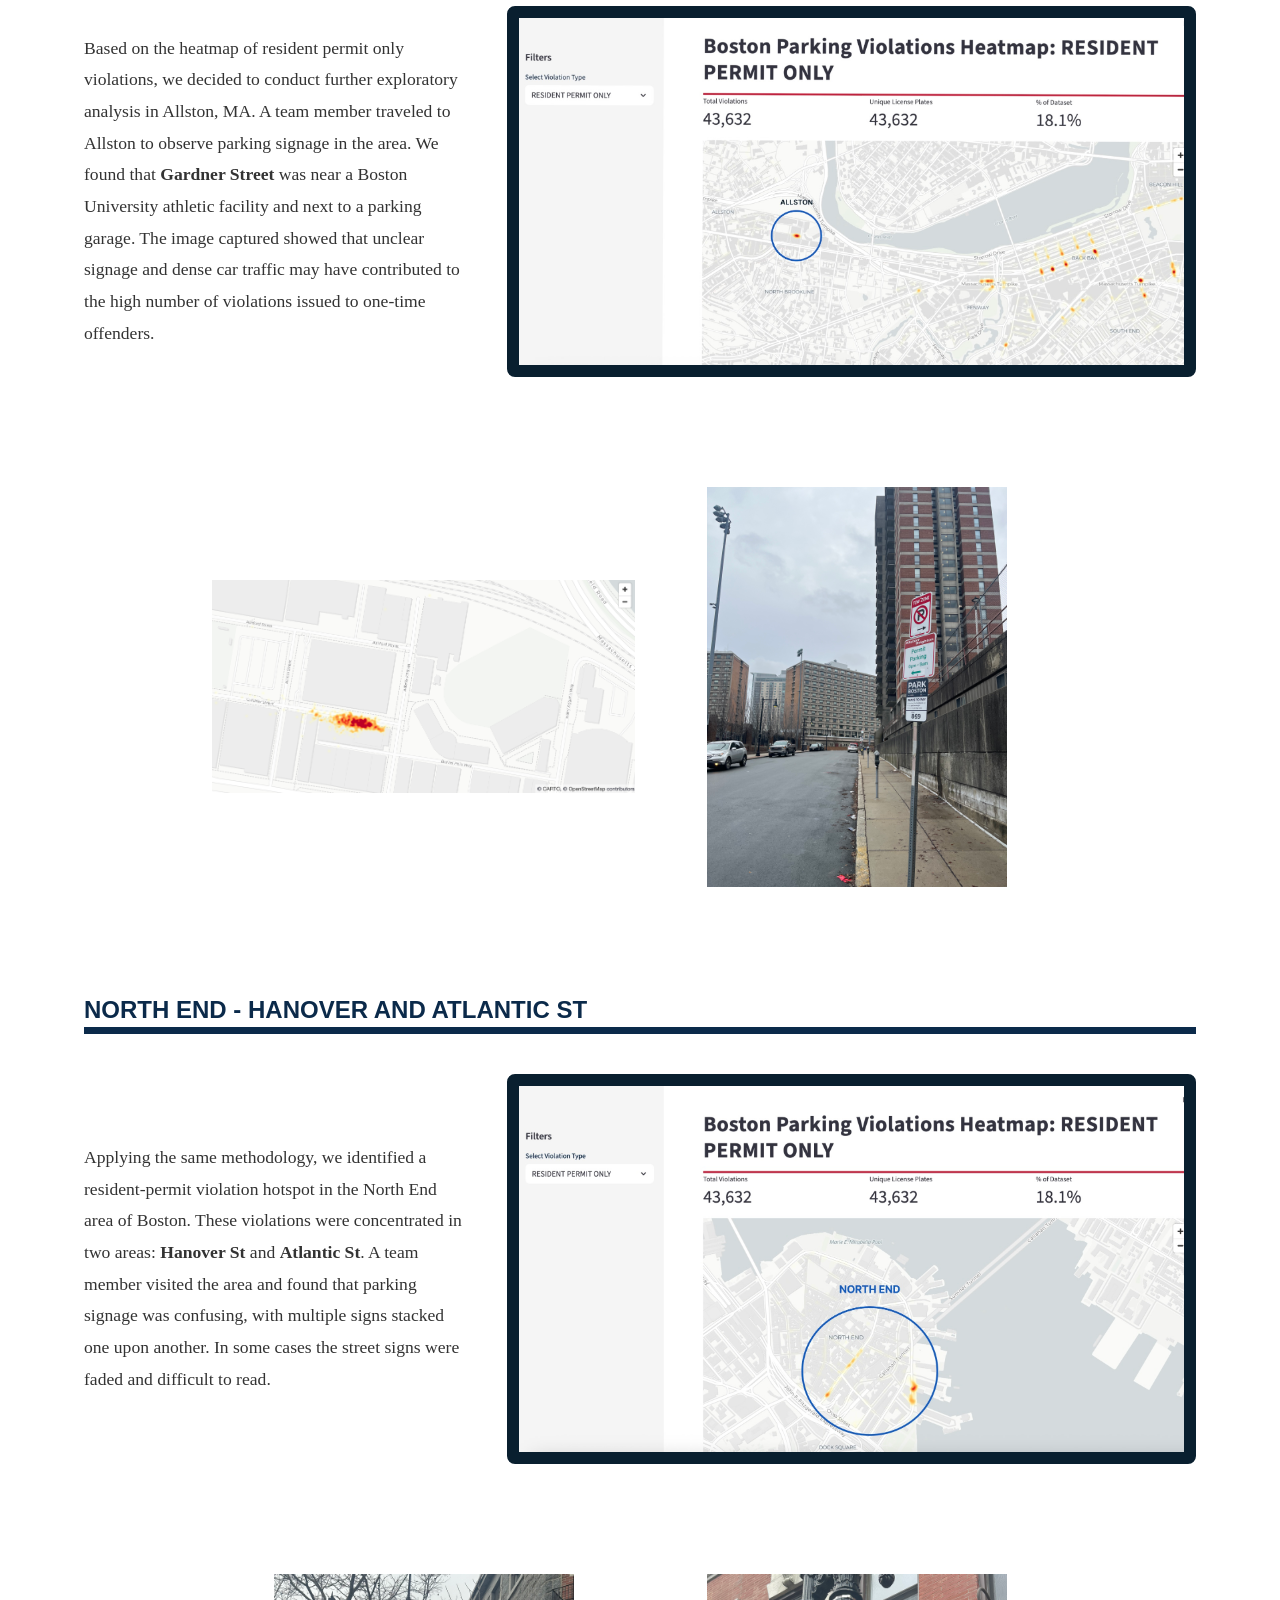
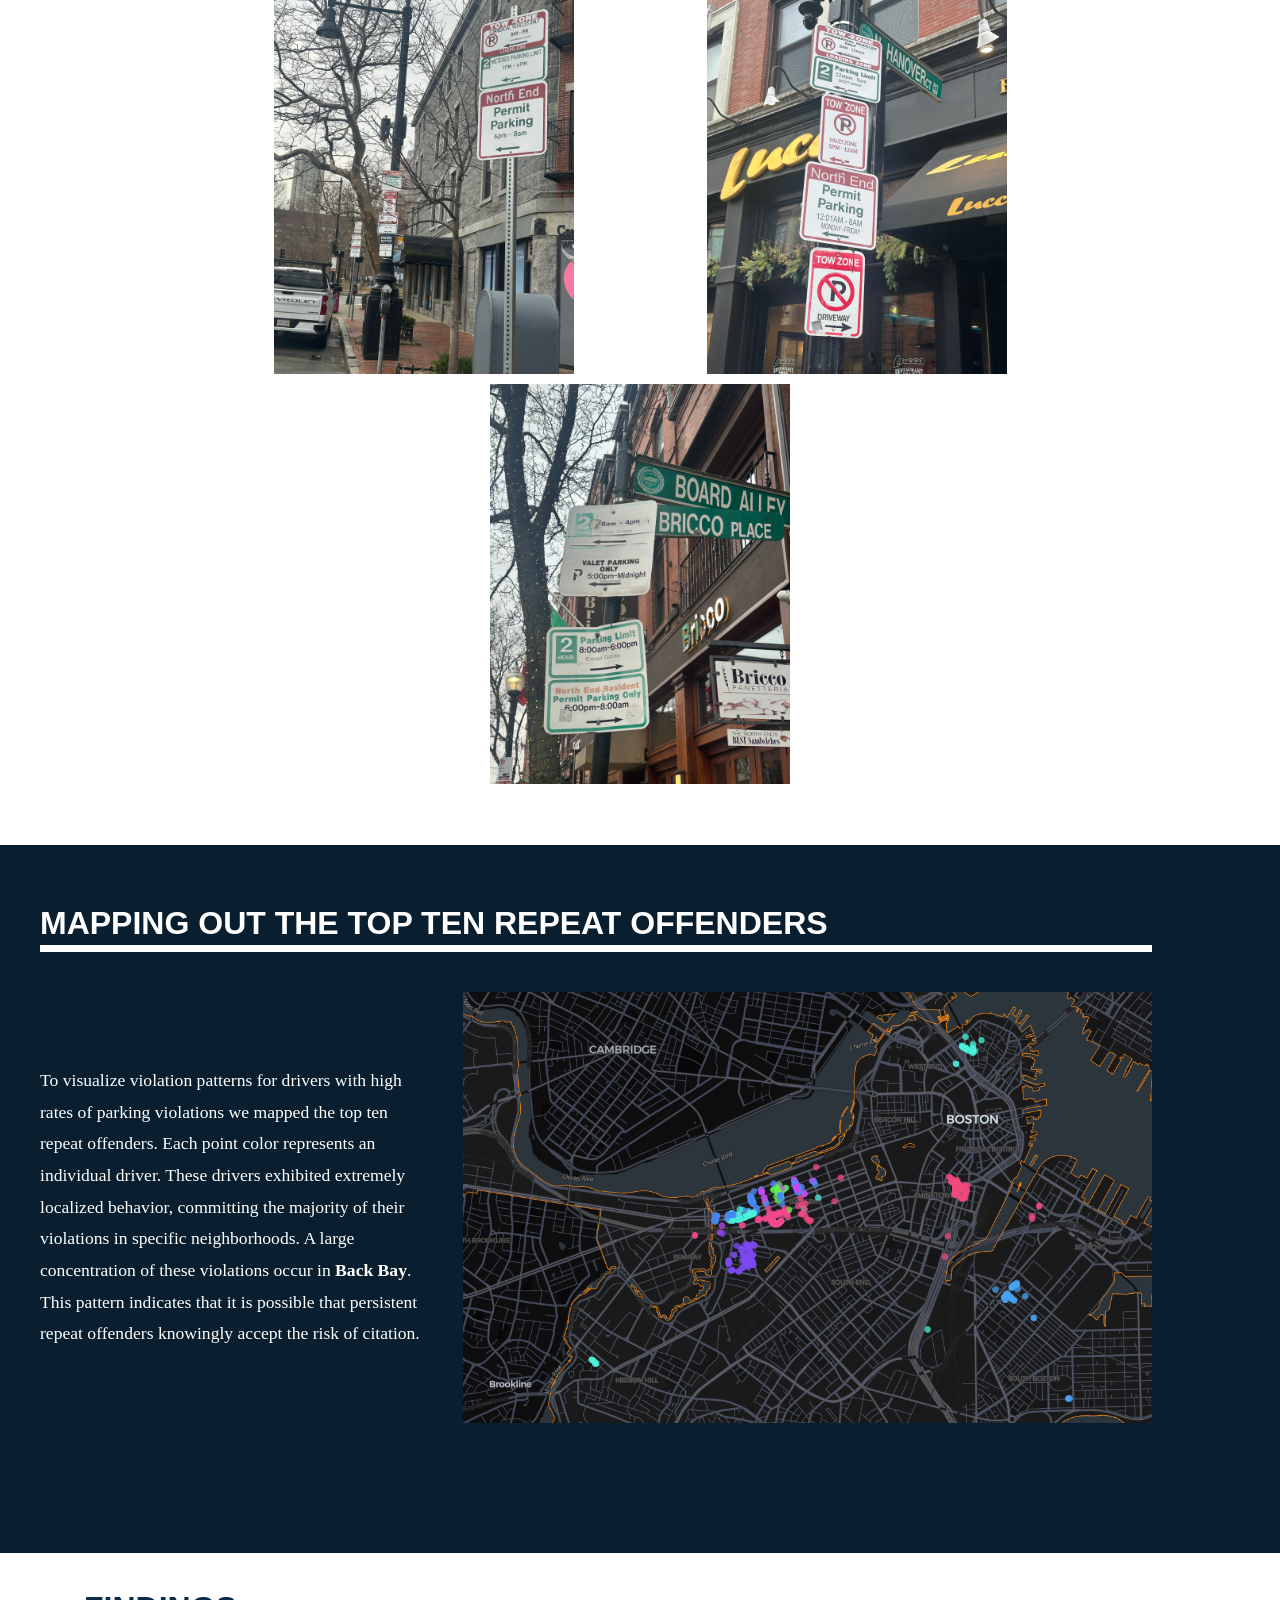
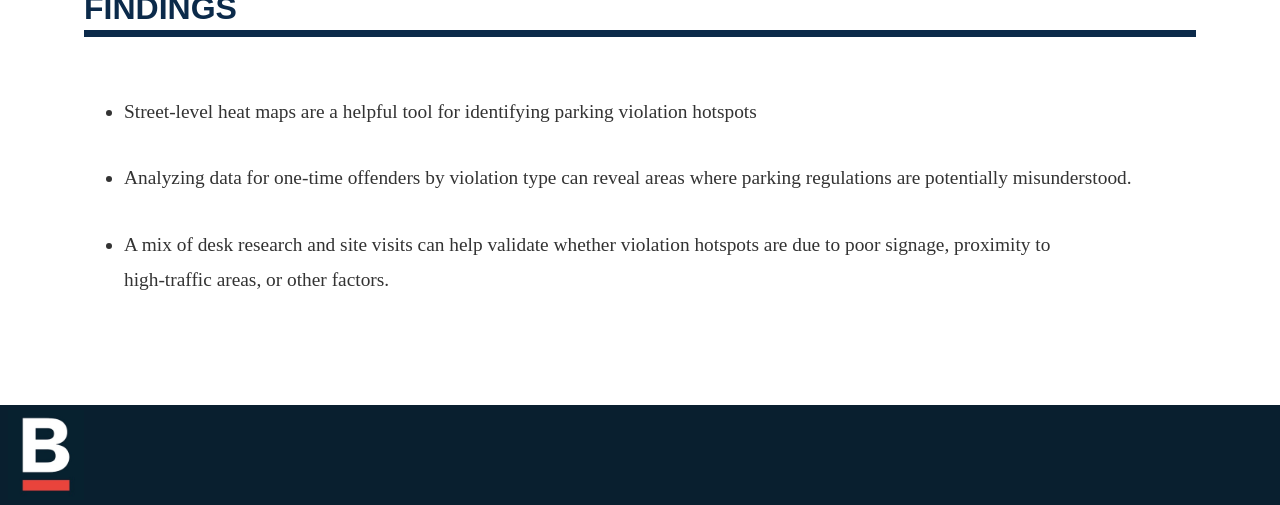
==== commit f66d41ac: "add comments to show command of programming" ====
--- a/index.html
+++ b/index.html
@@ -2,7 +2,8 @@
 <html>
 <head>
         <title>2026 Parking Plan-Boston</title>
-        <link rel="stylesheet" type="text/css" href="styles/stylehome.css">
+        <link rel="stylesheet" type="text/css" href="styles/stylehome.css"> <!-- renamed the css stylesheet to improve code organization -->
+
         <style>
           .blue-bordered-img {
             border: 12px solid #091f2f;
@@ -15,12 +16,13 @@
 <body>
     <header class="site-header">
         <div class="header-top">
-            <img src="images/michelle_wu_sign.png" alt="bostonlogo" width="80" class="logo">
+            <img src="images/michelle_wu_sign.png" alt="bostonlogo" width="80" class="logo"> <!--  embedded image of city of boston website to make the head of the website align with brand-->
+
             <nav class="top-nav">
                 <a href="index.html" class="nav-link">Home</a>
-                 <a href="https://violationsboston.streamlit.app/" class="nav-link" target="_blank">Dashboard</a>
-                <a href="2024Hazardous/2024hazardous.html" class="nav-link">Methodology</a>
-                <a href='our-team/index.html' class="nav-link">About Us</a>
+                 <a href="https://boston-parking-violations-demo-ckw9.onrender.com/" class="nav-link" target="_blank">Dashboard</a> <!-- embedded link to dashboard on render instead of streamlit -->
+                <a href="methodology/methodology.html" class="nav-link">Methodology</a>
+                <a href='about_us/about_us.html' class="nav-link">About Us</a> 
                
             </nav>
         </div>
@@ -32,7 +34,7 @@
         <h1 class="top-placeholder-heading">Parking Enforcement: Violation Hotspots</h1>
         <p class="placeholder-subheader"> Distinguishing between areas where parking regulations are willfully ignored and where they may be misunderstood
             <br>
-            <br>
+            <br> <!-- added these breaks to generate some breathing space for the user -->
             
         </p>
 
@@ -77,7 +79,7 @@
 
         <section class="side-by-side-section">
             <div class="image-item allston-image">
-                <img src="images/allston_residentpermit_zoom.png" alt="zoomed map of Allston resident permit violations">
+                <img src="images/allston_residentpermit_zoom.png" alt="zoomed map of Allston resident permit violations"> <!-- when embedding images, i tried to make the alt readable in case a user needs to reference the image folder -->
             </div>
             <div class="image-item">
                 <img src="images/gardner_st.jpeg" alt="Gardner St photo">
@@ -112,12 +114,12 @@
             <div class="image-item">
                 <img src="images/fededhanover.jpeg" alt="Gardner St photo">
             </div>
-        </section>
+        </section> <!-- embedded the 3 images side by side to illustrate signage issues in the North End -->
 <br>
 <br>
         <div class="blue-background-section">
             <section class="side-by-side-content-section header-top-section">
-                <h2>mapping out the top repeat offenders</h2>
+                <h2>mapping out the top ten repeat offenders</h2>
             </section>
 
             <section class="side-by-side-content-section">
@@ -177,7 +179,7 @@
             
             if (allstonHeader) {
                 // Get the position of the Allston header
-                const headerRect = allstonHeader.getBoundingClientRect();
+                const headerRect = allstonHeader.getBoundingClientRect(); 
                 
                 // Show button if the header is above the viewport (no longer visible)
                 if (headerRect.top < 0) {
@@ -198,7 +200,7 @@
                 behavior: 'smooth'
             });
         });
-    </script>
+    </script> <!-- generated back to top button script so that a user can easily navigate to the top of the page if disoriented. in line 180-182 I set the Allston-Gardner St subheader as the reference point for when to activate/de-activate this feature -->
 
     </body>
-</html>+</html>
--- a/styles/stylehome.css
+++ b/styles/stylehome.css
@@ -13,7 +13,7 @@
 .top-placeholder-heading {
     font-family: "Montserrat", system-ui, -apple-system, "Segoe UI", Roboto, "Helvetica Neue", Arial, sans-serif;
     font-size: 4.3em;
-    font-weight: 950;
+    font-weight: 900;
     color: #091f2f;
     text-transform: uppercase;
     margin: 250px auto 0 auto;
@@ -25,7 +25,7 @@
     box-sizing: border-box;
     position: relative;
     z-index: 10;
-}
+} /* used inspect to determine spacing and font size for the main heading from the City of Boston website. Maxed out the font-weight to 900 for emphasis */
 
 .placeholder-subheader {
     font-family: Lora, Georgia, "Times New Roman", serif;
@@ -38,7 +38,7 @@
     max-width: 90%;
     box-sizing: border-box;
     line-height: 1.9;
-}
+} /* used a similar approach to the City of Boston website for the subheader */
 
 .separator-logo {
     height: 90%;
@@ -46,21 +46,13 @@
     object-fit: contain;
 }
 
-html, body {
+body {
     height: 100%;
+    min-height: 100vh;
+    display: flex;
+    flex-direction: column;
     margin: 0;
     padding: 0;
-}
-
-body {
-    min-height: 100vh;
-    display: flex;
-    flex-direction: column;
-}
-
-body {
-  margin: 0;
-  padding: 0;
 }
 
 p {
@@ -71,20 +63,12 @@
     font-weight: 400;
 }
 
-.content {
-    max-width: 800px;
-    margin: 0 auto;
-    padding: 20px;
-    box-sizing: border-box;
-}
-
 ul, li {
     font-family: Georgia, "Times New Roman", serif;
     font-size: 1.1em;
     color: #333;
-    line-height: 2;
+    line-height: 1.8;
     font-weight: 400;
-    white-space: nowrap;
 }
 
 h2 {
@@ -109,7 +93,7 @@
     height: 7px;
     width: calc(90vw - 40px);
     background-color: #0b2a4a;
-}
+} 
 
 h3 {
     font-family: Arial, Helvetica, sans-serif;
@@ -194,11 +178,11 @@
   white-space: nowrap;
   letter-spacing: 0.7px;
 
-}
+}  /* set the font size to .87 to try the guess the exact size of the tabs in the City of Boston website */
 
 .nav-link:hover {
   color: red;
-}
+}  /* whenever a user hovers over a tab, this turns the color to red */
 
 /* Header text left-aligned */
 .header-text {
@@ -222,7 +206,7 @@
     height: 7px;
     width: calc(90vw - 70px);
     background-color: #0b2a4a;
-}
+}  /*adjusts the width of the underline for the header text in 'Mapping out the top repeat offenders' */
 
 .separator-bar {
     width: 100%;
@@ -245,7 +229,7 @@
     right: 0;
     top: 74px;
     z-index: 1;
-}
+}  
 
 .full-width-image-section img {
     width: 100%;
@@ -267,36 +251,6 @@
     box-sizing: border-box;
 }
 
-.image-section {
-    display: flex;
-    justify-content: center;
-    padding: 20px;
-    max-width: 90%;
-    margin: 20px auto;
-    box-sizing: border-box;
-    position: relative;
-    z-index: 10;
-    background-color: rgba(255, 255, 255, 0.95);
-}
-
-.one_time_offenders_section {
-    display: flex;
-    justify-content: center;
-    padding: 20px;
-    max-width: 90%;
-    margin: 20px auto;
-    box-sizing: border-box;
-    position: relative;
-    z-index: 10;
-    background-color: rgba(255, 255, 255, 1);
-}
-
-.one_time_offenders_section h2 {
-    width: 100%;
-    margin: 0;
-    text-align: left;
-}
-
 .side-by-side-content-section {
     display: flex;
     justify-content: space-between;
@@ -344,41 +298,22 @@
 }
 
 .side-by-side-content-section .text {
-    flex: 0.7;
+    flex: 1;
     min-width: 250px;
-    max-width: 450px;
+    max-width: 100%;
     margin: 0;
     text-align: left;
 }
 
 .side-by-side-content-section .image-item {
-    flex: 1.3;
-    min-width: 300px;
+    flex: 1.8;
+    min-width: 400px;
     display: flex;
     justify-content: center;
     align-items: center;
-}
-
-.text-section {
-    display: flex;
-    justify-content: center;
-    padding: 20px;
-    max-width: 90%;
-    margin: 20px auto;
-    box-sizing: border-box;
-    position: relative;
-    z-index: 10;
-    background-color: rgba(255, 255, 255, 0.95);
-}
-    box-sizing: border-box;
-}
-
-.text-section .text {
-    flex: 1;
-    max-width: 600px;
-    margin: 0;
-    text-align: left;
-}
+}  /* increased the size of the image container to better display images. Some of the maps would be hard to read otherwise  */
+
+
 
 .side-by-side-section {
     display: flex;
@@ -424,20 +359,6 @@
     object-fit: contain;
     max-height: 700px;
     max-width: 900px;
-    /* Adjust the values below to resize the allston_residentpermit_zoom.png */
-    /* You can modify: max-height, max-width, or object-fit property */
-}
-
-.image-table {
-    display: flex;
-    justify-content: center;
-    width: 100%;
-}
-
-.image-table img {
-    max-width: 70%;
-    height: auto;
-    object-fit: contain;
 }
 
 .content-section .text {
@@ -496,6 +417,7 @@
     position: relative;
     z-index: 10;
     margin-top: 0;
+     /* set the background color and padding for the blue section to match the City of Boston website. Thi was so that the user did not become bored with the navigation experience */
 }
 
 .blue-background-section .side-by-side-content-section {
@@ -578,10 +500,10 @@
 .back-to-top-btn:hover {
     background-color: #696969;
     box-shadow: 0 6px 16px rgba(0, 0, 0, 0.2);
-}
+}  /* set the color of the back-to-top navigation button to a light gray */
 
 .back-to-top-btn.show {
     opacity: 1;
     visibility: visible;
-}
-
+} 
+
